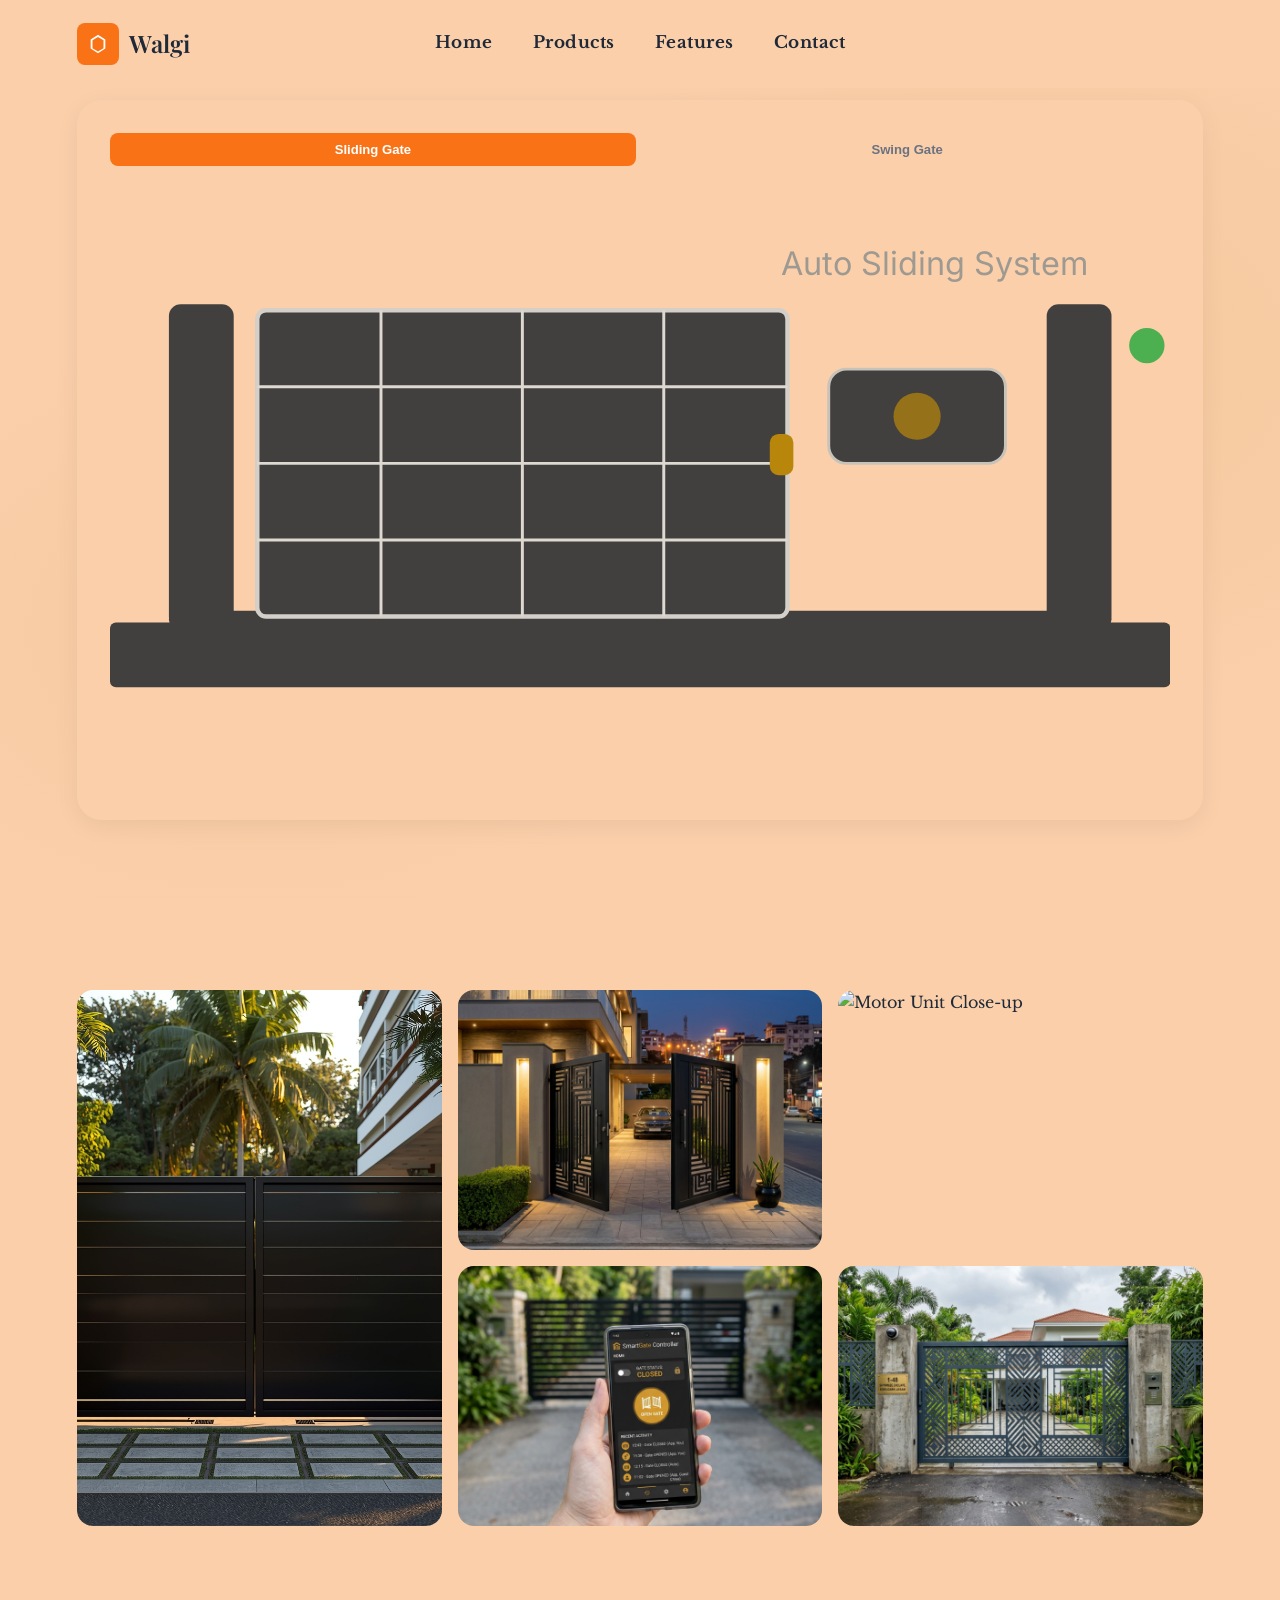
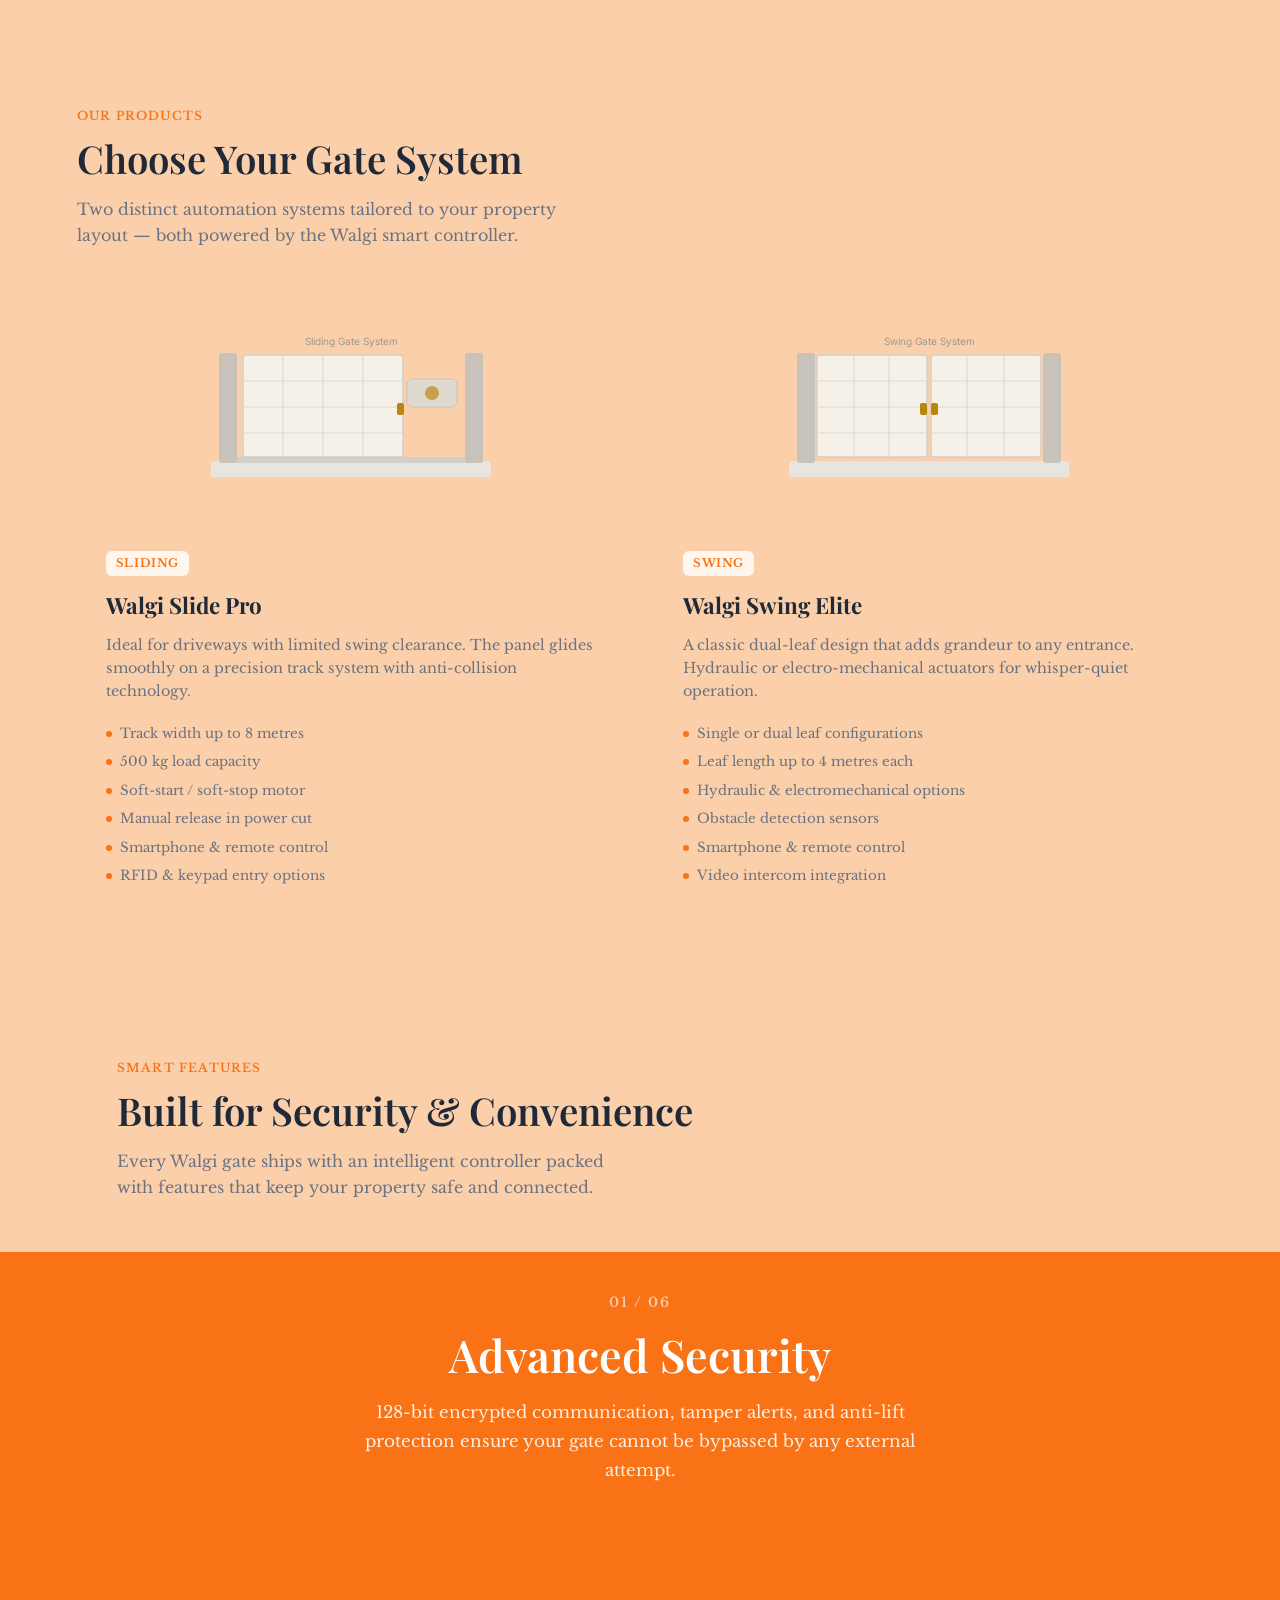
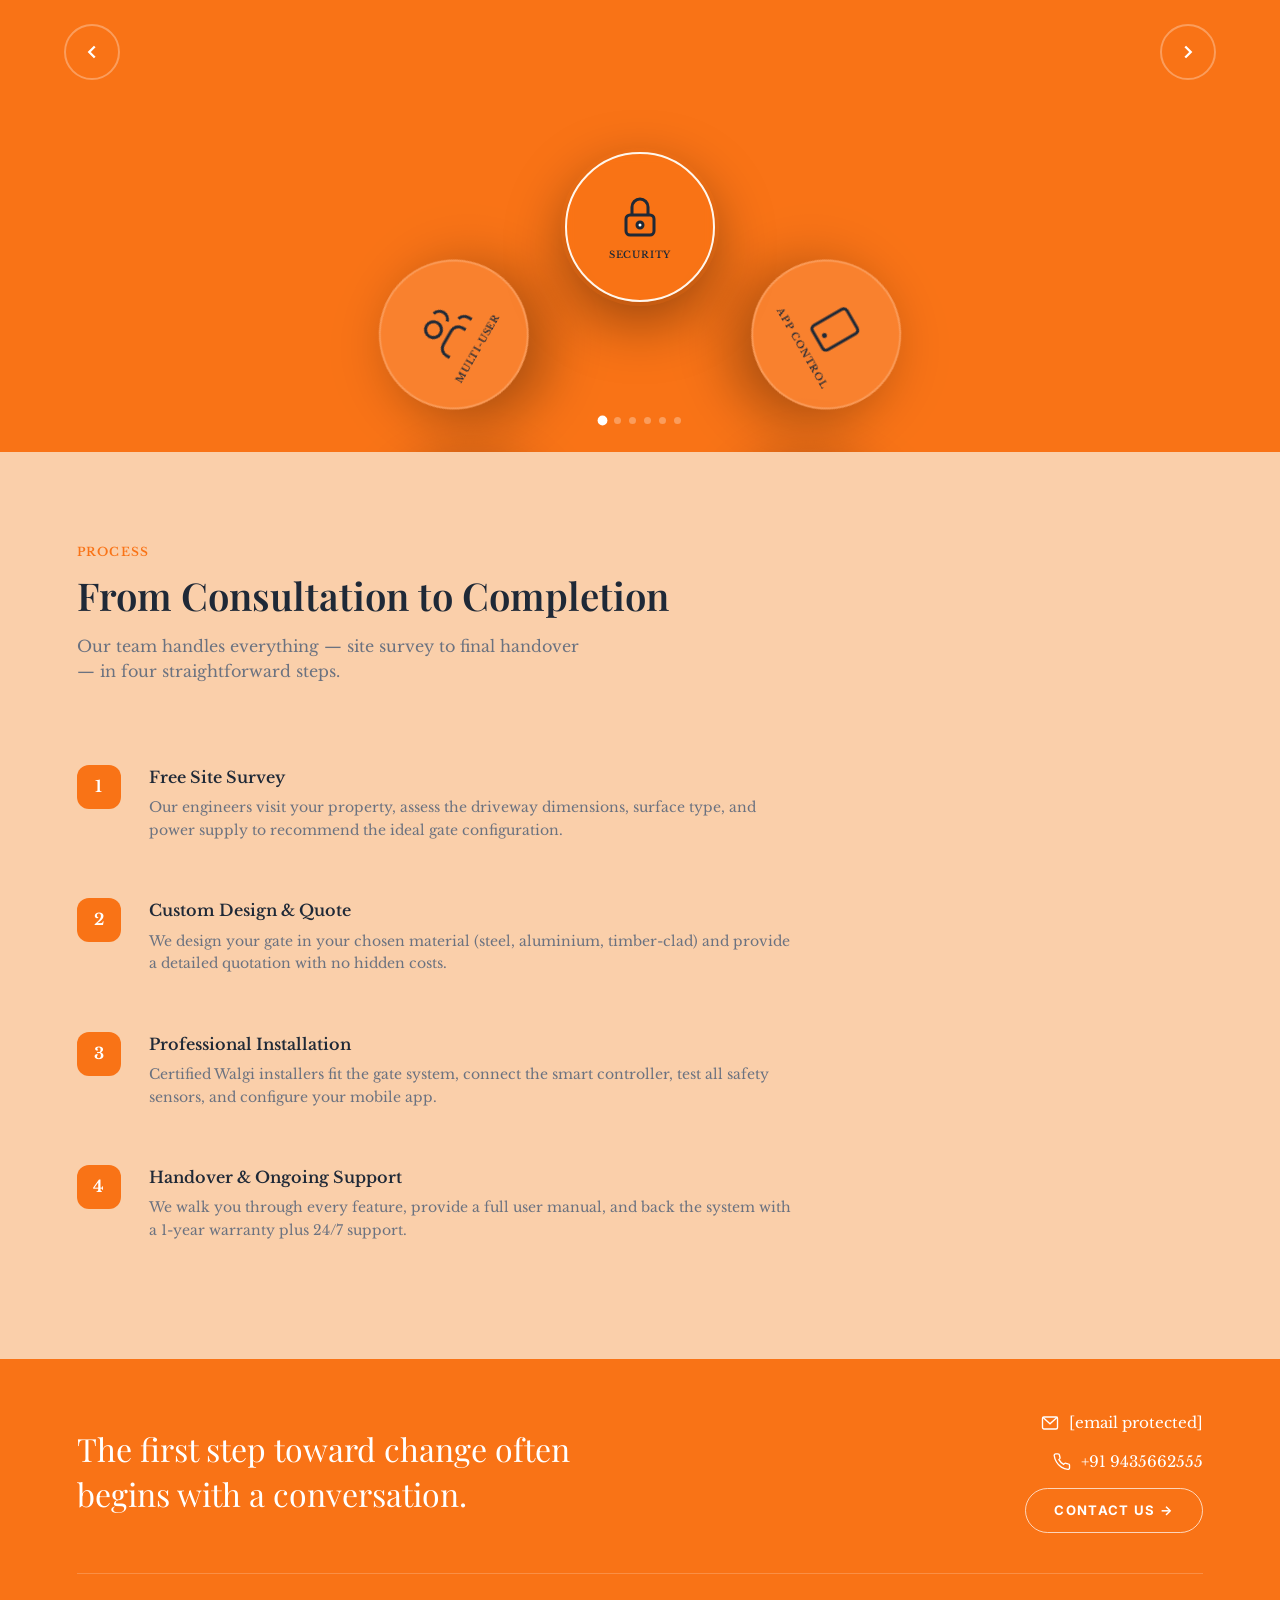
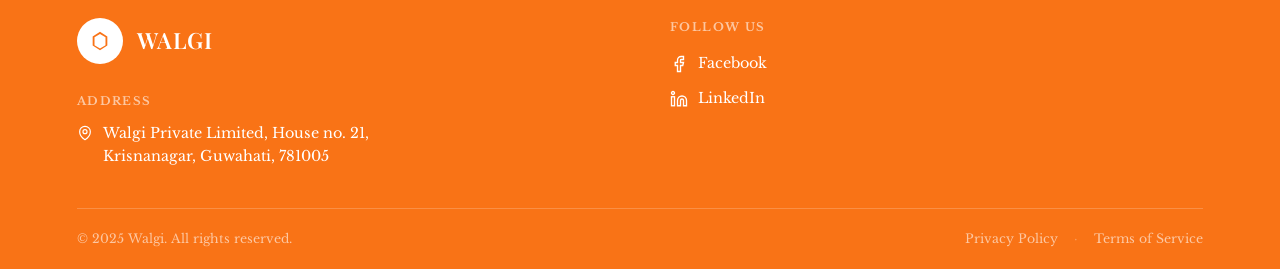
==== index.html @ c9292595 "first comit" ====
<!DOCTYPE html>
<html lang="en">
<head>
<meta charset="UTF-8" />
<meta name="viewport" content="width=device-width, initial-scale=1.0" />
<title>Walgi Smart Gate System</title>
<link href="https://fonts.googleapis.com/css2?family=Inter:wght@300;400;500;600;700&family=Playfair+Display:wght@400;600&family=Libre+Baskerville:wght@400;700&display=swap" rel="stylesheet" />
<style>
  *, *::before, *::after { box-sizing: border-box; margin: 0; padding: 0; }

  :root {
  --bg:        #facfaa;
  --surface:   #facfaa;
  --border:    #facfaa;

  --text:      #1F2937;
  --subtext:   #6B7280;
  --muted:     #9CA3AF;

  --accent:    #F97316;
  --accent-lt: #FFF7ED;

  --radius:    14px;
  --shadow:    0 6px 25px rgba(0,0,0,0.06);
}

  html { scroll-behavior: smooth; }

  @supports (padding-bottom: env(safe-area-inset-bottom)) {
    .mobile-nav { padding-bottom: calc(28px + env(safe-area-inset-bottom)); }
  }

  body {
    font-family: 'Libre Baskerville', serif;
    background: var(--bg);
    color: var(--text);
    line-height: 1.6;
  }

  /* ── NAV ── */
  nav {
    position: fixed;
    top: 0; left: 0; right: 0;
    z-index: 100;
    display: flex;
    align-items: center;
    padding: 0 6vw;
    height: 88px;
    background: var(--surface);
    backdrop-filter: blur(14px);
    border-bottom: 1px solid var(--border);
  }
  .logo {
    display: flex; align-items: center; gap: 0;
    text-decoration: none;
    flex: 1;
  }
  .logo-img {
    height: 52px;
    width: auto;
    display: block;
    object-fit: contain;
  }
  /* Fallback shown when no real image is supplied */
  .logo-img-fallback {
    display: flex; align-items: center; gap: 10px;
    font-family: 'Playfair Display', serif;
    font-size: 1.5rem; font-weight: 600; color: var(--text);
  }
  .logo-icon {
    width: 42px; height: 42px;
    background: var(--accent);
    border-radius: 8px;
    display: grid; place-items: center;
  }
  .logo-icon svg { width: 22px; height: 22px; fill: #fff; }

  .nav-links {
    display: flex;
    gap: 40px;
    list-style: none;
    position: absolute;
    left: 50%;
    transform: translate(-50%);
  }
  .nav-links a {
    font-size: 1.05rem; font-weight: 700;
    letter-spacing: 0.5px;
    color: var(--text); text-decoration: none;
    transition: color .2s;
    position: relative;
  }
  .nav-links a:hover { color: var(--accent); }
  .nav-links a::after {
    content: "";
    position: absolute;
    left: 0; bottom: -6px;
    width: 0%; height: 2px;
    background: var(--accent);
    transition: width 0.3s ease;
  }
  .nav-links a:hover::after { width: 100%; }


  /* ── HERO ── */
  .hero {
    min-height: 100vh;
    width: 100%;
    display: flex; flex-direction: column; justify-content: center;
    padding: 100px 6vw 80px;
    position: relative; overflow: hidden;
  }
  .hero-bg {
    position: absolute; inset: 0; z-index: 0;
    background:
      radial-gradient(ellipse 60% 60% at 80% 40%, rgba(184,134,11,.08) 0%, transparent 70%),
      radial-gradient(ellipse 50% 50% at 20% 70%, rgba(184,134,11,.05) 0%, transparent 70%);
  }
  .hero-grid {
    position: relative; z-index: 1;
    display: flex;
    align-items: center; justify-content: center;
    max-width: cover; margin: 0 auto; width: 100%;
  }

  /* ── GATE VISUAL ── */
  .hero-visual {
    display: flex; justify-content: center; align-items: center;
    width: 100%;
  }
  .gate-showcase {
    width: 100%;
    height: clamp(360px, 80vh, 100vh);
    background: var(--surface);
    border-radius: 24px;
    border: 1px solid var(--border);
    box-shadow: var(--shadow);
    padding: 32px;
    position: relative;
  }
  .gate-tabs {
    display: flex; gap: 8px; margin-bottom: 24px;
  }
  .gate-tab {
    flex: 1; padding: 9px; border-radius: 8px; border: none;
    font-size: .82rem; font-weight: 600; cursor: pointer;
    transition: all .25s;
  }
  .gate-tab.active { background: var(--accent); color: #fff; }
  .gate-tab:not(.active) { background: var(--bg); color: var(--subtext); }

  .gate-anim { height: 80%; position: relative; overflow: hidden; margin-bottom: 20px; perspective: 1000px; }
  #sliding-scene, #swing-scene { width: 100%; height: 100%;}

  .gate-meta { display: flex; gap: 10px; flex-wrap: wrap; }
  .gate-badge {
    display: flex; align-items: center; gap: 6px;
    background: var(--bg); border-radius: 8px;
    padding: 6px 12px; font-size: .78rem; color: var(--subtext);
  }
  .gate-badge-dot { width: 7px; height: 7px; border-radius: 50%; background: #4CAF50; }

  /* ── GATE ANIMATIONS ── */
  @keyframes slideOpen {
    0%   { transform: translateX(0); }
    40%  { transform: translateX(-54px); }
    60%  { transform: translateX(-54px); }
    100% { transform: translateX(0); }
  }
  @keyframes swingOpen {
    0%   { transform-origin: left center; transform: rotateY(0deg); }
    40%  { transform-origin: left center; transform: rotateY(-60deg); }
    60%  { transform-origin: left center; transform: rotateY(-60deg); }
    100% { transform-origin: left center; transform: rotateY(0deg); }
  }
  .sliding-panel { animation: slideOpen 3.6s ease-in-out infinite; }
  .swing-panel   { animation: swingOpen 3.6s ease-in-out infinite; }

  /* ── HAMBURGER ── */
  .nav-hamburger {
    display: none;
    flex-direction: column; justify-content: center; align-items: center;
    gap: 5px;
    width: 40px; height: 40px;
    background: none; border: none; cursor: pointer;
    padding: 4px; border-radius: 8px;
    transition: background .2s;
    z-index: 200;
  }
  .nav-hamburger:hover { background: var(--accent-lt); }
  .nav-hamburger span {
    display: block; width: 22px; height: 2px;
    background: var(--text); border-radius: 2px;
    transition: transform .3s, opacity .3s;
  }
  .nav-hamburger.open span:nth-child(1) { transform: translateY(7px) rotate(45deg); }
  .nav-hamburger.open span:nth-child(2) { opacity: 0; }
  .nav-hamburger.open span:nth-child(3) { transform: translateY(-7px) rotate(-45deg); }

  /* ── MOBILE NAV DRAWER ── */
  .mobile-nav {
    display: none;
    position: fixed; top: 88px; left: 0; right: 0;
    background: var(--surface);
    backdrop-filter: blur(16px);
    border-bottom: 1px solid var(--border);
    padding: 20px 6vw 28px;
    z-index: 99;
    flex-direction: column; gap: 4px;
    transform: translateY(-10px); opacity: 0;
    transition: transform .25s, opacity .25s;
  }
  .mobile-nav.open { transform: translateY(0); opacity: 1; }
  .mobile-nav a {
    display: block; padding: 13px 16px;
    font-size: 1rem; font-weight: 500;
    color: var(--text); text-decoration: none;
    border-radius: 10px; transition: background .2s, color .2s;
  }
  .mobile-nav a:hover { background: var(--accent-lt); color: var(--accent); }
  .mobile-nav .mobile-cta {
    display: block; margin-top: 10px; text-align: center;
    background: var(--accent); color: #fff;
    border-radius: 10px; padding: 14px; font-weight: 600;
  }

  /* ── SECTION SHARED ── */
  section { padding: 90px 6vw; }
  .section-inner { max-width: 1200px; margin: 0 auto; }
  .section-label {
    font-size: .75rem; font-weight: 600; letter-spacing: .1em;
    text-transform: uppercase; color: var(--accent);
    margin-bottom: 10px;
  }
  h2 {
    font-family: 'Playfair Display', serif;
    font-size: clamp(1.8rem, 3vw, 2.6rem);
    font-weight: 600; line-height: 1.2;
    color: var(--text); margin-bottom: 16px;
  }
  .section-sub {
    font-size: 1rem; color: var(--subtext); max-width: 520px; margin-bottom: 52px;
  }

  /* ── PRODUCTS ── */
  #products { background: var(--bg); }
  .products-grid { display: grid; grid-template-columns: 1fr 1fr; gap: 28px; }
  .product-card {
    background: var(--surface);
    border: 1px solid var(--border);
    border-radius: var(--radius);
    overflow: hidden;
    transition: box-shadow .3s, transform .3s;
  }
  .product-card:hover { box-shadow: 0 12px 40px rgba(0,0,0,.1); transform: translateY(-4px); }
  .product-visual {
    height: 220px; background: var(--bg);
    display: flex; align-items: center; justify-content: center;
    border-bottom: 1px solid var(--border);
    padding: 24px;
  }
  .product-visual svg { width: 100%; max-width: 280px; height: 160px; }
  .product-body { padding: 28px; }
  .product-badge {
    display: inline-block;
    background: var(--accent-lt); color: var(--accent);
    border-radius: 6px; padding: 3px 10px;
    font-size: .72rem; font-weight: 700; letter-spacing: .05em; text-transform: uppercase;
    margin-bottom: 12px;
  }
  .product-body h3 { font-family: 'Playfair Display', serif; font-size: 1.4rem; margin-bottom: 10px; }
  .product-body p { font-size: .9rem; color: var(--subtext); margin-bottom: 20px; }
  .product-features { list-style: none; display: flex; flex-direction: column; gap: 7px; }
  .product-features li {
    font-size: .84rem; color: var(--subtext);
    display: flex; align-items: center; gap: 8px;
  }
  .product-features li::before {
    content: ''; width: 6px; height: 6px; border-radius: 50%;
    background: var(--accent); flex-shrink: 0;
  }

  /* ── FEATURES — ROTATING CIRCLE CAROUSEL ── */
  #features { background: var(--surface); padding: 0 !important; overflow: hidden; }
  .feat-slider {
    width: 100%; height: 800px;
    position: relative; display: flex; align-items: center;
    background: var(--accent);
    overflow: hidden;
  }
  .feat-slider::before, .feat-slider::after { display: none; }
  .feat-header { padding: 52px 6vw 0; max-width: 1200px; margin: 0 auto; }
  .feat-list { width: 100%; height: 100%; position: relative; z-index: 2; }
  @keyframes featPopOut {
    0%   { opacity: 0; transform: scale(0.82) translateY(18px); }
    60%  { opacity: 1; transform: scale(1.04) translateY(-4px); }
    100% { opacity: 1; transform: scale(1) translateY(0); }
  }
  .feat-list .feat-item {
    position: absolute; inset: 0;
    display: flex; justify-content: center; align-items: flex-start;
    padding: 40px 8vw 0; opacity: 0; transition: opacity 0.7s ease; pointer-events: none;
  }
  .feat-list .feat-item.active {
    opacity: 1; pointer-events: auto;
    animation: featPopOut 0.55s cubic-bezier(0.22, 1, 0.36, 1) both;
  }
  .feat-content { width: 560px; text-align: center; color: #fff; }
  .feat-content .feat-num-label {
    font-size: .85rem; font-weight: 600; letter-spacing: .14em;
    text-transform: uppercase; color: rgba(255,255,255,.65); margin-bottom: 14px;
  }
  .feat-content h3 {
    font-family: 'Playfair Display', serif;
    font-size: clamp(2rem, 3.5vw, 3rem); font-weight: 600;
    color: #fff; margin-bottom: 16px; line-height: 1.2;
  }
  .feat-content p { font-size: 1.05rem; color: rgba(255,255,255,.88); line-height: 1.75; font-weight: 300; }
  .feat-content .feat-btn {
    margin-top: 24px; display: inline-block;
    padding: 11px 32px; background: #fff; color: var(--accent);
    border: none; border-radius: 50px; font-size: .85rem; font-weight: 600;
    cursor: pointer; transition: opacity .2s, transform .2s;
    font-family: 'Libre Baskerville', serif;
  }
  .feat-content .feat-btn:hover { opacity: .85; transform: translateY(-2px); }
  /* DESKTOP: circle anchored half-off bottom edge; JS sets --rotate var */
  .feat-circle {
    position: absolute; width: 580px; height: 580px;
    bottom: -280px; left: 50%;
    --rotate: 0deg;
    transform: translateX(-50%) rotate(var(--rotate));
    transition: transform 1.4s cubic-bezier(0.5, 0, 0.1, 1);
    z-index: 5; pointer-events: none;
  }
  .feat-circle .fc-spoke .fc-icon-card { pointer-events: auto; cursor: pointer; }
  .feat-circle .fc-spoke {
    position: absolute; width: 100%; height: 100%;
    transform: rotate(calc(var(--i) * 60deg));
  }
  .feat-circle .fc-spoke .fc-icon-card {
    position: absolute; top: 0; left: 50%;
    transform: translateX(-50%) rotate(var(--card-rotate, 0deg));
    width: 150px; height: 150px; border-radius: 50%;
    background: rgba(255,255,255,.1); backdrop-filter: blur(6px);
    border: 2px solid rgba(255,255,255,.2);
    display: flex; flex-direction: column; align-items: center; justify-content: center;
    gap: 8px; box-shadow: 0 20px 60px rgba(0,0,0,.35);
  }
  .feat-circle .fc-spoke .fc-icon-card svg { width: 48px; height: 48px; stroke: var(--text); fill: none; stroke-width: 1.5; }
  .feat-circle .fc-spoke .fc-icon-card span {
    font-size: .6rem; font-weight: 600; letter-spacing: .08em;
    text-transform: uppercase; color: var(--sut);
    text-align: center; line-height: 1.3; padding: 0 8px;
  }
  .feat-circle .fc-spoke.fc-active .fc-icon-card {
    background: color-mix(in srgb, var(--accent) 35%, transparent);
    border-color: var(--accent-lt);
    box-shadow: 0 0 0 4px color-mix(in srgb, var(--accent) 20%, transparent), 0 20px 60px rgba(0,0,0,.4);
  }
  .feat-arrow { position: absolute; top: 50%; transform: translateY(-50%); z-index: 10; }
  .feat-arrow.feat-arrow--next { right: 5%; }
  .feat-arrow.feat-arrow--prev { left: 5%; }
  .feat-arrow button {
    background: none; border: 2px solid rgba(255,255,255,.3); color: #fff;
    width: 56px; height: 56px; border-radius: 50%;
    cursor: pointer; transition: .3s; display: grid; place-items: center;
  }
  .feat-arrow button:hover { border-color: var(--accent); color: var(--accent); background: color-mix(in srgb, var(--accent) 10%, transparent); }
  .feat-arrow button svg { width: 22px; height: 22px; stroke: currentColor; fill: none; stroke-width: 2.5; }
  .feat-dots {
    position: absolute; bottom: 28px; left: 50%; transform: translateX(-50%);
    display: flex; gap: 8px; z-index: 10;
  }
  .feat-dot {
    width: 7px; height: 7px; border-radius: 50%;
    background: rgba(255,255,255,.3); border: none; cursor: pointer;
    transition: background .3s, transform .3s; padding: 0;
  }
  .feat-dot.active { background: #fff; transform: scale(1.4); }

  /* ── HOW IT WORKS ── */
  #how { background: var(--bg); }
  .steps { display: flex; flex-direction: column; gap: 0; max-width: 720px; }
  .step { display: flex; gap: 28px; align-items: flex-start; padding: 28px 0; border-bottom: 1px solid var(--border); }
  .step:last-child { border-bottom: none; }
  .step-num {
    width: 44px; height: 44px; border-radius: 12px;
    background: var(--accent); color: #fff;
    font-weight: 700; font-size: 1rem;
    display: grid; place-items: center; flex-shrink: 0;
  }
  .step-body h3 { font-size: 1rem; font-weight: 600; margin-bottom: 6px; }
  .step-body p { font-size: .875rem; color: var(--subtext); }

  /* ── TESTIMONIALS ── */
  #testimonials { background: var(--surface); }
  .testimonials-grid { display: grid; grid-template-columns: repeat(3,1fr); gap: 24px; }
  .tcard { background: var(--bg); border: 1px solid var(--border); border-radius: var(--radius); padding: 28px; }
  .tcard-stars { color: var(--accent); font-size: 1rem; margin-bottom: 14px; }
  .tcard p { font-size: .9rem; color: var(--subtext); line-height: 1.7; margin-bottom: 20px; }
  .tcard-author { display: flex; align-items: center; gap: 12px; }
  .tcard-avatar {
    width: 40px; height: 40px; border-radius: 50%;
    background: var(--accent-lt); display: grid; place-items: center;
    font-size: .85rem; font-weight: 700; color: var(--accent);
  }
  .tcard-name { font-size: .88rem; font-weight: 600; }
  .tcard-role { font-size: .78rem; color: var(--muted); }

  /* ── CONTACT ── */
  #contact { background: var(--bg); }
  .contact-grid { display: grid; grid-template-columns: 1fr 1fr; gap: 60px; align-items: start; }
  .contact-info h2 { margin-bottom: 14px; }
  .contact-info p { color: var(--subtext); margin-bottom: 32px; }
  .contact-detail { display: flex; align-items: center; gap: 14px; margin-bottom: 18px; }
  .contact-icon {
    width: 42px; height: 42px; border-radius: 10px;
    background: var(--accent-lt); display: grid; place-items: center; flex-shrink: 0;
  }
  .contact-icon svg { width: 18px; height: 18px; stroke: var(--accent); fill: none; stroke-width: 1.8; }
  .contact-detail-body { font-size: .875rem; }
  .contact-detail-body strong { display: block; color: var(--text); font-weight: 600; }
  .contact-detail-body span { color: var(--subtext); }
  .contact-form { background: var(--surface); border: 1px solid var(--border); border-radius: var(--radius); padding: 36px; }
  .form-group { margin-bottom: 18px; }
  .form-group label { display: block; font-size: .8rem; font-weight: 600; color: var(--subtext); margin-bottom: 7px; }
  .form-group input, .form-group select, .form-group textarea {
    width: 100%; padding: 11px 14px;
    background: var(--bg); border: 1.5px solid var(--border);
    border-radius: 9px; font-size: .875rem; color: var(--text);
    font-family: 'Inter', sans-serif; transition: border-color .2s; outline: none;
  }
  .form-group input:focus, .form-group select:focus, .form-group textarea:focus { border-color: var(--accent); }
  .form-group textarea { height: 110px; resize: vertical; }
  .form-row { display: grid; grid-template-columns: 1fr 1fr; gap: 14px; }
  .btn-primary {
    background: var(--accent); color: #fff; border: none; border-radius: 10px;
    padding: 14px 30px; font-size: .9rem; font-weight: 600;
    cursor: pointer; transition: opacity .2s; text-decoration: none; font-family: 'Libre Baskerville', serif;
  }
  .btn-primary:hover { opacity: .85; }

  /* ── FOOTER ── */
  footer { background: var(--accent); color: #fff; padding: 0 6vw; }
  .footer-inner { max-width: 1200px; margin: 0 auto; }

  /* Top CTA band */
  .footer-cta {
    display: flex; align-items: center; justify-content: space-between;
    padding: 52px 0 40px; border-bottom: 1px solid rgba(255,255,255,.2);
    gap: 24px; flex-wrap: wrap;
  }
  .footer-cta-text {
    font-family: 'Playfair Display', serif;
    font-size: clamp(1.4rem, 3vw, 2rem); font-weight: 400;
    color: #fff; max-width: 520px; line-height: 1.4;
  }
  .footer-cta-right { display: flex; flex-direction: column; align-items: flex-end; gap: 14px; }
  .footer-contact-item {
    display: flex; align-items: center; gap: 10px;
    font-size: .95rem; color: #fff; text-decoration: none;
  }
  .footer-contact-item svg { width: 18px; height: 18px; stroke: #fff; fill: none; stroke-width: 1.8; flex-shrink: 0; }
  .footer-contact-btn {
    display: inline-flex; align-items: center; gap: 8px;
    border: 1.5px solid rgba(255,255,255,.7); border-radius: 50px;
    padding: 11px 28px; font-size: .82rem; font-weight: 700;
    letter-spacing: .1em; text-transform: uppercase;
    color: #fff; text-decoration: none; transition: background .2s, border-color .2s;
    font-family: 'Inter', sans-serif;
  }
  .footer-contact-btn:hover { background: rgba(255,255,255,.15); border-color: #fff; }

  /* Middle brand + info band */
  .footer-mid {
    display: grid; grid-template-columns: 1fr 1fr; gap: 60px;
    padding: 44px 0 40px; border-bottom: 1px solid rgba(255,255,255,.2);
    align-items: start;
  }
  .footer-logo-row { display: flex; align-items: center; gap: 14px; margin-bottom: 28px; }
  .footer-logo-icon {
    width: 46px; height: 46px; border-radius: 50%;
    background: #fff; display: grid; place-items: center; flex-shrink: 0;
  }
  .footer-logo-icon svg { width: 22px; height: 22px; fill: var(--accent); }
  .footer-logo-name {
    font-family: 'Playfair Display', serif;
    font-size: 1.4rem; font-weight: 600; color: #fff; letter-spacing: .02em;
  }
  .footer-address-label {
    font-size: .72rem; font-weight: 700; letter-spacing: .12em;
    text-transform: uppercase; color: rgba(255,255,255,.6); margin-bottom: 12px;
  }
  .footer-address-row { display: flex; align-items: flex-start; gap: 10px; color: #fff; font-size: .9rem; line-height: 1.6; }
  .footer-address-row svg { width: 16px; height: 16px; stroke: #fff; fill: none; stroke-width: 1.8; flex-shrink: 0; margin-top: 3px; }

  .footer-follow-label {
    font-size: .72rem; font-weight: 700; letter-spacing: .12em;
    text-transform: uppercase; color: rgba(255,255,255,.6); margin-bottom: 16px;
  }
  .footer-social-list { list-style: none; display: flex; flex-direction: column; gap: 12px; }
  .footer-social-list a {
    display: flex; align-items: center; gap: 10px;
    color: #fff; text-decoration: none; font-size: .9rem;
    transition: opacity .2s;
  }
  .footer-social-list a:hover { opacity: .75; }
  .footer-social-list svg { width: 18px; height: 18px; stroke: #fff; fill: none; stroke-width: 1.8; }

  /* Bottom bar */
  .footer-bottom {
    padding: 20px 0; display: flex;
    justify-content: space-between; align-items: center;
    font-size: .78rem; color: rgba(255,255,255,.6);
    flex-wrap: wrap; gap: 10px;
  }
  .footer-bottom-links { display: flex; align-items: center; gap: 16px; }
  .footer-bottom-links a { color: rgba(255,255,255,.6); text-decoration: none; transition: color .2s; }
  .footer-bottom-links a:hover { color: #fff; }
  .footer-bottom-links span { color: rgba(255,255,255,.3); }

  /* ── RESPONSIVE ── */
  @media (max-width: 900px) {
    .gate-showcase { max-width: 100%; }
    .products-grid { grid-template-columns: 1fr; }
    .testimonials-grid { grid-template-columns: 1fr; }
    .contact-grid { grid-template-columns: 1fr; gap: 36px; }
    .footer-cta { flex-direction: column; align-items: flex-start; }
    .footer-cta-right { align-items: flex-start; }
    .footer-mid { grid-template-columns: 1fr; gap: 32px; }
    .feat-slider { height: 520px; }
    .feat-circle { width: 440px; height: 440px; }
    .feat-circle .fc-spoke .fc-icon-card { width: 110px; height: 110px; }
    .feat-circle .fc-spoke .fc-icon-card svg { width: 38px; height: 38px; }
    .feat-content { width: 260px; }
  }
  @media (max-width: 600px) {
    .nav-links { display: none; }
    .nav-cta { display: none; }
    .nav-hamburger { display: flex; }
    nav { height: 64px; }
    .mobile-nav { top: 64px; }
    .mobile-nav.open { display: flex; }
    .logo-img { height: 40px; }

    /* Hero */
    .hero { padding: 100px 5vw 40px; min-height: unset; }
    .gate-showcase { padding: 16px; height: auto; }
    .gate-anim { height: 160px; margin-bottom: 12px; }
    .gate-tabs { margin-bottom: 12px; }
    .gate-meta { gap: 6px; }
    .gate-badge { font-size: .7rem; padding: 5px 9px; }

    section { padding: 56px 5vw; }
    h2 { font-size: 1.7rem; }
    .section-sub { margin-bottom: 32px; }
    .product-visual { height: 180px; }
    .step { gap: 16px; padding: 20px 0; }
    .step-num { width: 36px; height: 36px; font-size: .9rem; border-radius: 10px; }
    .contact-form { padding: 22px; }
    .form-row { grid-template-columns: 1fr; }
    footer { padding: 0 5vw; }
    .footer-cta { padding: 36px 0 28px; }
    .footer-cta-text { font-size: 1.2rem; }
    .footer-bottom { flex-direction: column; gap: 8px; text-align: center; }
    .tcard { padding: 20px; }

    /* ══ FEATURES — MOBILE ONLY ══════════════════════════════════ */
    .feat-slider {
      height: 430px;
      min-height: unset;
      flex-direction: column;
      align-items: center;
      background: var(--accent);   /* single solid orange — no split */
      overflow: hidden;
      padding-bottom: 80px;
    }
    .feat-slider::before, .feat-slider::after { display: none; }

    /* Content panel — also orange */
    .feat-list {
      background: transparent;
      position: relative;
      width: 100%;
      min-height: 220px;
      flex: unset;
      order: 1; /* text FIRST (top) */
    }

    /* Circle — in-flow at bottom */
    .feat-circle {
      order: 2; /* circle SECOND (bottom) */
      position: relative;
      top: auto; left: auto;
      --rotate: 0deg;
      transform: rotate(var(--rotate));
      width: 300px; height: 300px;
      margin: 8px auto 24px;
      flex-shrink: 0;
      z-index: 5;
      transition: transform 1.4s cubic-bezier(0.5, 0, 0.1, 1);
      pointer-events: none;
    }

    /* Icon cards — counter-rotate so text always stays upright */
    .feat-circle .fc-spoke .fc-icon-card {
      width: 80px; height: 80px;
      background: rgba(255,255,255,.18);
      backdrop-filter: blur(6px);
      border: 2px solid rgba(255,255,255,.45);
      box-shadow: 0 6px 20px rgba(0,0,0,.2);
      pointer-events: auto;
      /* negate spoke angle AND circle rotation so label stays upright */
      --card-rotate: calc((var(--i) * -60deg) - var(--circle-rotate, 0deg));
      transition: transform 1.4s cubic-bezier(0.5, 0, 0.1, 1), background 0.3s, border-color 0.3s, box-shadow 0.3s;
    }
    .feat-circle .fc-spoke .fc-icon-card svg {
      width: 26px; height: 26px;
      stroke: #fff; fill: none;
    }
    .feat-circle .fc-spoke .fc-icon-card span {
      font-size: .48rem;
      letter-spacing: .06em;
      color: #fff;
      text-align: center;
      line-height: 1.3;
    }

    /* Active spoke */
    .feat-circle .fc-spoke.fc-active .fc-icon-card {
      background: rgba(255,255,255,.95);
      border-color: #fff;
      box-shadow: 0 0 0 3px rgba(255,255,255,.3), 0 10px 28px rgba(0,0,0,.25);
    }
    .feat-circle .fc-spoke.fc-active .fc-icon-card svg { stroke: var(--accent); }
    .feat-circle .fc-spoke.fc-active .fc-icon-card span { color: var(--accent); }

    /* Central hub ring */
    .feat-circle::after {
      display: none;
    }

    /* Feature text — white on orange */
    .feat-list .feat-item {
      position: absolute; inset: 0;
      display: flex;
      justify-content: center;
      align-items: flex-start;
      padding: 32px 8vw 0;
    }
    .feat-content {
      width: 100%;
      text-align: center;
    }
    .feat-content .feat-num-label {
      font-size: .78rem;
      letter-spacing: .12em;
      color: rgba(255,255,255,.65);
      margin-bottom: 8px;
    }
    .feat-content h3 {
      font-size: 1.55rem;
      color: #fff;
      margin-bottom: 10px;
    }
    .feat-content p {
      font-size: .95rem;
      color: rgba(255,255,255,.82);
      line-height: 1.65;
    }
    .feat-content .feat-btn {
      margin-top: 18px;
      padding: 10px 28px;
      font-size: .82rem;
      background: #fff;
      color: var(--accent);
    }

    /* Arrows */
    .feat-arrow {
      top: auto;
      bottom: 16px;
      transform: none;
      z-index: 20;
    }
    .feat-arrow.feat-arrow--next { right: 4%; }
    .feat-arrow.feat-arrow--prev { left: 4%; }
    .feat-arrow button {
      width: 44px; height: 44px;
      border-color: rgba(255,255,255,.4);
      color: #fff;
      background: rgba(255,255,255,.1);
    }
    .feat-arrow button:hover { border-color: #fff; background: rgba(255,255,255,.2); }

    /* Dots */
    .feat-dots {
      position: absolute;
      bottom: 16px;
      left: 50%;
      transform: translateX(-50%);
      display: flex;
      justify-content: center;
      gap: 8px;
      background: transparent;
      width: 100%;
      z-index: 10;
    }
    .feat-dot { background: rgba(255,255,255,.35); }
    .feat-dot.active { background: #fff; }
    /* ══ END FEATURES MOBILE ══════════════════════════════════════ */
  }
  @media (max-width: 380px) {
    .gate-tab { font-size: .75rem; padding: 8px 4px; }
    h2 { font-size: 1.5rem; }
    .feat-circle { width: 260px; height: 260px; }
    .feat-circle .fc-spoke .fc-icon-card { width: 68px; height: 68px; }
  }

  /* ── GALLERY ── */
  .gallery-section { background: var(--bg); }
  .gallery-grid {
    display: grid;
    grid-template-columns: 1fr 1fr 1fr;
    grid-template-rows: 260px 260px;
    gap: 16px;
  }
  .gallery-tile {
    border-radius: 16px;
    overflow: hidden;
    background: var(--border);
    position: relative;
    transition: transform .3s, box-shadow .3s;
  }
  .gallery-tile:hover { transform: translateY(-4px); box-shadow: 0 12px 40px rgba(0,0,0,.1); }
  .gallery-tile--large {
    grid-column: 1;
    grid-row: 1 / 3;
  }
  .gallery-placeholder {
    position: absolute; inset: 0;
    display: flex; flex-direction: column;
    align-items: center; justify-content: center;
    gap: 14px;
    background: linear-gradient(135deg, var(--border) 0%, #D4CFC8 100%);
  }
  .gallery-placeholder span {
    font-size: .78rem; color: var(--subtext);
    font-family: 'Libre Baskerville', serif;
    text-align: center; padding: 0 16px;
    line-height: 1.5;
  }
  /* When real images are used */
  .gallery-tile img {
    width: 100%; height: 100%; object-fit: cover; display: block;
  }
  @media (max-width: 900px) {
    .gallery-grid {
      grid-template-columns: 1fr 1fr;
      grid-template-rows: 220px 220px 220px;
    }
    .gallery-tile--large { grid-column: 1 / 3; grid-row: 1; }
  }
  @media (max-width: 600px) {
    .gallery-grid {
      grid-template-columns: 1fr;
      grid-template-rows: auto;
    }
    .gallery-tile { min-height: 200px; }
    .gallery-tile--large { grid-column: 1; grid-row: auto; }
  }
</style>
</head>
<body>

<!-- NAV -->
<nav>
  <a class="logo" href="#">
    <!-- Replace the src below with your actual logo image path, e.g. src="images/walgi-logo.png" -->
    <img
      class="logo-img"
      src="images/walgi-logo.png"
      alt="Walgi Smart Gate Systems"
      onerror="this.style.display='none'; this.nextElementSibling.style.display='flex';"
    />
    <!-- Fallback: shown automatically if the image path above doesn't exist yet -->
    <span class="logo-img-fallback" style="display:none;">
      <span class="logo-icon">
        <svg viewBox="0 0 24 24"><path d="M12 2L4 7v10l8 5 8-5V7L12 2zm0 2.3l6 3.7v8.6l-6 3.7-6-3.7V8z"/></svg>
      </span>
      Walgi
    </span>
  </a>
  <ul class="nav-links">
    <li><a href="#">Home</a></li>
    <li><a href="#products">Products</a></li>
    <li><a href="#features">Features</a></li>
    <li><a href="#">Contact</a></li>
  </ul>
  <button class="nav-hamburger" id="hamburger" onclick="toggleMenu()" aria-label="Toggle menu">
    <span></span>
    <span></span>
    <span></span>
  </button>
</nav>

<!-- MOBILE NAV DRAWER -->
<div class="mobile-nav" id="mobileNav">
  <a href="#" onclick="closeMenu()">Home</a>
  <a href="#" onclick="closeMenu()">Products</a>
  <a href="#" onclick="closeMenu()">Features</a>
  <a href="#" onclick="closeMenu()">Contact</a>
  <a class="mobile-cta" href="#" onclick="closeMenu()">Get a Quote</a>
</div>

<!-- HERO -->
<section class="hero">
  <div class="hero-bg"></div>
  <div class="hero-grid">

    <!-- Gate animation -->
    <div class="hero-visual">
      <div class="gate-showcase">
        <div class="gate-tabs">
          <button class="gate-tab active" onclick="switchTab('sliding',this)">Sliding Gate</button>
          <button class="gate-tab" onclick="switchTab('swing',this)">Swing Gate</button>
        </div>

        <div class="gate-anim">

          <!-- Sliding Gate Scene -->
          <svg id="sliding-scene" viewBox="0 0 360 160" xmlns="http://www.w3.org/2000/svg">
            <!-- Ground -->
            <rect x="0" y="138" width="360" height="22" fill="#42403e" rx="2"/>
            <!-- Track -->
            <rect x="20" y="134" width="320" height="6" fill="#42403e" rx="3"/>
            <!-- Gate panel (slides left) -->
            <g class="sliding-panel">
              <rect x="50" y="32" width="180" height="104" fill="#42403e" stroke="#D4CFC8" stroke-width="1.5" rx="3"/>
              <line x1="50" y1="58" x2="230" y2="58" stroke="#DDD8D0" stroke-width="1"/>
              <line x1="50" y1="84" x2="230" y2="84" stroke="#DDD8D0" stroke-width="1"/>
              <line x1="50" y1="110" x2="230" y2="110" stroke="#DDD8D0" stroke-width="1"/>
              <line x1="92" y1="32" x2="92" y2="136" stroke="#DDD8D0" stroke-width="1"/>
              <line x1="140" y1="32" x2="140" y2="136" stroke="#DDD8D0" stroke-width="1"/>
              <line x1="188" y1="32" x2="188" y2="136" stroke="#DDD8D0" stroke-width="1"/>
              <rect x="224" y="74" width="8" height="14" fill="#B8860B" rx="3"/>
            </g>
            <!-- Left post -->
            <rect x="20" y="30" width="22" height="110" fill="#42403e" rx="4"/>
            <!-- Right post -->
            <rect x="318" y="30" width="22" height="110" fill="#42403e" rx="4"/>

            <!-- Motor unit -->
            <rect x="244" y="52" width="60" height="32" fill="#42403e" stroke="#C8C3BA" stroke-width="1" rx="6"/>
            <circle cx="274" cy="68" r="8" fill="#B8860B" opacity=".7"/>
            <!-- Status light -->
            <circle cx="352" cy="44" r="6" fill="#4CAF50"/>
            <text x="280" y="20" font-family="Inter,sans-serif" font-size="11" fill="#9E9991" text-anchor="middle">Auto Sliding System</text>
          </svg>

          <!-- Swing Gate Scene -->
          <svg id="swing-scene" viewBox="0 0 360 160" xmlns="http://www.w3.org/2000/svg" style="display:none">
            <!-- Ground -->
            <rect x="0" y="138" width="360" height="22" fill="#42403e" rx="2"/>
            <!-- Left swing panel -->
            <g class="swing-panel">
              <rect x="52" y="30" width="130" height="106" fill="#42403e" stroke="#D4CFC8" stroke-width="1.5" rx="3"/>
              <line x1="52" y1="57" x2="182" y2="57" stroke="#DDD8D0" stroke-width="1"/>
              <line x1="52" y1="83" x2="182" y2="83" stroke="#DDD8D0" stroke-width="1"/>
              <line x1="52" y1="110" x2="182" y2="110" stroke="#DDD8D0" stroke-width="1"/>
              <line x1="95" y1="30" x2="95" y2="136" stroke="#DDD8D0" stroke-width="1"/>
              <line x1="140" y1="30" x2="140" y2="136" stroke="#DDD8D0" stroke-width="1"/>
              <rect x="175" y="74" width="8" height="14" fill="#B8860B" rx="3"/>
            </g>
            <!-- Left post -->
            <rect x="30" y="28" width="22" height="112" fill="#42403e" rx="4"/>
            <!-- Right post -->
            <rect x="308" y="28" width="22" height="112" fill="#42403e" rx="4"/>

            <!-- Right swing panel (static) -->
            <rect x="184" y="30" width="124" height="106" fill="#42403e" stroke="#D4CFC8" stroke-width="1.5" rx="3"/>
            <line x1="184" y1="57" x2="308" y2="57" stroke="#DDD8D0" stroke-width="1"/>
            <line x1="184" y1="83" x2="308" y2="83" stroke="#DDD8D0" stroke-width="1"/>
            <line x1="184" y1="110" x2="308" y2="110" stroke="#DDD8D0" stroke-width="1"/>
            <line x1="222" y1="30" x2="222" y2="136" stroke="#DDD8D0" stroke-width="1"/>
            <line x1="263" y1="30" x2="263" y2="136" stroke="#DDD8D0" stroke-width="1"/>
            <rect x="177" y="74" width="8" height="14" fill="#B8860B" rx="3"/>
            <!-- Status light -->
            <circle cx="350" cy="42" r="6" fill="#4CAF50"/>
            <text x="180" y="20" font-family="Inter,sans-serif" font-size="11" fill="#9E9991" text-anchor="middle">Auto Swing System</text>
          </svg>

        </div><!-- /gate-anim -->
      </div><!-- /gate-showcase -->
    </div><!-- /hero-visual -->

  </div><!-- /hero-grid -->
</section>

<!-- IMAGE GALLERY -->
<section id="gallery" class="gallery-section">
  <div class="section-inner">
    <div class="gallery-grid">

      <!-- Large featured tile — replace src with your image path -->
      <div class="gallery-tile gallery-tile--large">
        <img src="images/new_image/lucid-origin_A_premium_black_powder-coated_steel_sliding_gate_at_the_entrance_of_a_modern_Ind-0.jpg" alt="Sliding Gate Installation — Featured">
      </div>

      <!-- Top centre — replace src with your image path -->
      <div class="gallery-tile">
        <img src="images/new_image/Swing_gate.png" alt="Swing Gate — Jorhat">
      </div>

      <!-- Top right — replace src with your image path -->
      <div class="gallery-tile">
        <img src="images/new_image/moto-gate.png" alt="Motor Unit Close-up">
      </div>

      <!-- Bottom centre — replace src with your image path -->
      <div class="gallery-tile">
        <img src="images/new_image/UI.png" alt="App Dashboard">
      </div>

      <!-- Bottom right — replace src with your image path -->
      <div class="gallery-tile">
        <img src="images/new_image/swing-gate.png" alt="Swing Gate — Dibrugarh">
      </div>

    </div>
  </div>
</section>

<!-- PRODUCTS -->
<section id="products">
  <div class="section-inner">
    <div class="section-label">Our Products</div>
    <h2>Choose Your Gate System</h2>
    <p class="section-sub">Two distinct automation systems tailored to your property layout — both powered by the Walgi smart controller.</p>
    <div class="products-grid">

      <!-- Sliding Gate -->
      <div class="product-card">
        <div class="product-visual">
          <svg viewBox="0 0 280 160" xmlns="http://www.w3.org/2000/svg">
            <rect x="0" y="130" width="280" height="16" fill="#E8E5E0" rx="2"/>
            <rect x="8" y="126" width="264" height="6" fill="#D4CFC8" rx="3"/>
            <rect x="8" y="22" width="18" height="110" fill="#C8C3BA" rx="3"/>
            <rect x="254" y="22" width="18" height="110" fill="#C8C3BA" rx="3"/>
            <rect x="32" y="24" width="160" height="102" fill="#F5F0E8" stroke="#D4CFC8" stroke-width="1.5" rx="3"/>
            <line x1="32" y1="50" x2="192" y2="50" stroke="#E0D9CF" stroke-width="1.2"/>
            <line x1="32" y1="76" x2="192" y2="76" stroke="#E0D9CF" stroke-width="1.2"/>
            <line x1="32" y1="102" x2="192" y2="102" stroke="#E0D9CF" stroke-width="1.2"/>
            <line x1="72" y1="24" x2="72" y2="126" stroke="#E0D9CF" stroke-width="1.2"/>
            <line x1="112" y1="24" x2="112" y2="126" stroke="#E0D9CF" stroke-width="1.2"/>
            <line x1="152" y1="24" x2="152" y2="126" stroke="#E0D9CF" stroke-width="1.2"/>
            <rect x="186" y="72" width="7" height="12" fill="#B8860B" rx="2"/>
            <rect x="196" y="48" width="50" height="28" fill="#E0D9CF" stroke="#C8C3BA" stroke-width="1" rx="5"/>
            <circle cx="221" cy="62" r="7" fill="#B8860B" opacity=".65"/>
            <text x="140" y="14" font-family="Inter" font-size="10" fill="#9E9991" text-anchor="middle">Sliding Gate System</text>
          </svg>
        </div>
        <div class="product-body">
          <div class="product-badge">Sliding</div>
          <h3>Walgi Slide Pro</h3>
          <p>Ideal for driveways with limited swing clearance. The panel glides smoothly on a precision track system with anti-collision technology.</p>
          <ul class="product-features">
            <li>Track width up to 8 metres</li>
            <li>500 kg load capacity</li>
            <li>Soft-start / soft-stop motor</li>
            <li>Manual release in power cut</li>
            <li>Smartphone & remote control</li>
            <li>RFID & keypad entry options</li>
          </ul>
        </div>
      </div>

      <!-- Swing Gate -->
      <div class="product-card">
        <div class="product-visual">
          <svg viewBox="0 0 280 160" xmlns="http://www.w3.org/2000/svg">
            <rect x="0" y="130" width="280" height="16" fill="#E8E5E0" rx="2"/>
            <rect x="8" y="22" width="18" height="110" fill="#C8C3BA" rx="3"/>
            <rect x="254" y="22" width="18" height="110" fill="#C8C3BA" rx="3"/>
            <rect x="28" y="24" width="110" height="102" fill="#F5F0E8" stroke="#D4CFC8" stroke-width="1.5" rx="3"/>
            <line x1="28" y1="50" x2="138" y2="50" stroke="#E0D9CF" stroke-width="1.2"/>
            <line x1="28" y1="76" x2="138" y2="76" stroke="#E0D9CF" stroke-width="1.2"/>
            <line x1="28" y1="102" x2="138" y2="102" stroke="#E0D9CF" stroke-width="1.2"/>
            <line x1="65" y1="24" x2="65" y2="126" stroke="#E0D9CF" stroke-width="1.2"/>
            <line x1="100" y1="24" x2="100" y2="126" stroke="#E0D9CF" stroke-width="1.2"/>
            <rect x="131" y="72" width="7" height="12" fill="#B8860B" rx="2"/>
            <rect x="142" y="24" width="110" height="102" fill="#F5F0E8" stroke="#D4CFC8" stroke-width="1.5" rx="3"/>
            <line x1="142" y1="50" x2="252" y2="50" stroke="#E0D9CF" stroke-width="1.2"/>
            <line x1="142" y1="76" x2="252" y2="76" stroke="#E0D9CF" stroke-width="1.2"/>
            <line x1="142" y1="102" x2="252" y2="102" stroke="#E0D9CF" stroke-width="1.2"/>
            <line x1="178" y1="24" x2="178" y2="126" stroke="#E0D9CF" stroke-width="1.2"/>
            <line x1="215" y1="24" x2="215" y2="126" stroke="#E0D9CF" stroke-width="1.2"/>
            <rect x="142" y="72" width="7" height="12" fill="#B8860B" rx="2"/>
            <text x="140" y="14" font-family="Inter" font-size="10" fill="#9E9991" text-anchor="middle">Swing Gate System</text>
          </svg>
        </div>
        <div class="product-body">
          <div class="product-badge">Swing</div>
          <h3>Walgi Swing Elite</h3>
          <p>A classic dual-leaf design that adds grandeur to any entrance. Hydraulic or electro-mechanical actuators for whisper-quiet operation.</p>
          <ul class="product-features">
            <li>Single or dual leaf configurations</li>
            <li>Leaf length up to 4 metres each</li>
            <li>Hydraulic & electromechanical options</li>
            <li>Obstacle detection sensors</li>
            <li>Smartphone & remote control</li>
            <li>Video intercom integration</li>
          </ul>
        </div>
      </div>

    </div>
  </div>
</section>

<!-- FEATURES -->
<section id="features">
  <div class="feat-header section-inner">
    <div class="section-label">Smart Features</div>
    <h2>Built for Security &amp; Convenience</h2>
    <p class="section-sub">Every Walgi gate ships with an intelligent controller packed with features that keep your property safe and connected.</p>
  </div>

  <div class="feat-slider">
    <div class="feat-list">
      <div class="feat-item active">
        <div class="feat-content">
          <div class="feat-num-label">01 / 06</div>
          <h3>Advanced Security</h3>
          <p>128-bit encrypted communication, tamper alerts, and anti-lift protection ensure your gate cannot be bypassed by any external attempt.</p>
        </div>
      </div>
      <div class="feat-item">
        <div class="feat-content">
          <div class="feat-num-label">02 / 06</div>
          <h3>Mobile App Control</h3>
          <p>Open, close, and monitor your gate from anywhere in the world via the Walgi app — available on iOS and Android with instant notifications.</p>
        </div>
      </div>
      <div class="feat-item">
        <div class="feat-content">
          <div class="feat-num-label">03 / 06</div>
          <h3>GPS Auto-Open</h3>
          <p>Geo-fencing technology detects when your phone approaches — the gate opens automatically and silently the moment you arrive home.</p>
        </div>
      </div>
      <div class="feat-item">
        <div class="feat-content">
          <div class="feat-num-label">04 / 06</div>
          <h3>Solar Ready</h3>
          <p>Optional solar panel integration keeps your gate powered even during extended outages — complete zero grid dependency for uninterrupted access.</p>
        </div>
      </div>
      <div class="feat-item">
        <div class="feat-content">
          <div class="feat-num-label">05 / 06</div>
          <h3>Activity Log</h3>
          <p>Full timestamped history of every open and close event — accessible via the app or web dashboard at any time, from anywhere.</p>
        </div>
      </div>
      <div class="feat-item">
        <div class="feat-content">
          <div class="feat-num-label">06 / 06</div>
          <h3>Multi-User Access</h3>
          <p>Grant time-limited or permanent access to family, staff, or visitors — each with their own individual PIN codes or unique app credentials.</p>
          <button class="feat-btn">Learn More</button>
        </div>
      </div>
    </div>

    <!-- Rotating Circle -->
    <div class="feat-circle" id="featCircle">
      <div class="fc-spoke" style="--i:0">
        <div class="fc-icon-card">
          <svg viewBox="0 0 24 24"><rect x="5" y="11" width="14" height="10" rx="2"/><path d="M8 11V7a4 4 0 0 1 8 0v4"/><circle cx="12" cy="16" r="1.5" fill="white"/></svg>
          <span>Security</span>
        </div>
      </div>
      <div class="fc-spoke" style="--i:1">
        <div class="fc-icon-card">
          <svg viewBox="0 0 24 24"><rect x="5" y="2" width="14" height="20" rx="2"/><line x1="12" y1="18" x2="12.01" y2="18" stroke-linecap="round" stroke-width="2.5"/></svg>
          <span>App Control</span>
        </div>
      </div>
      <div class="fc-spoke" style="--i:2">
        <div class="fc-icon-card">
          <svg viewBox="0 0 24 24"><path d="M12 22s-8-4.5-8-11.8A8 8 0 0 1 12 2a8 8 0 0 1 8 8.2c0 7.3-8 11.8-8 11.8z"/><circle cx="12" cy="10" r="3"/></svg>
          <span>GPS Auto-Open</span>
        </div>
      </div>
      <div class="fc-spoke" style="--i:3">
        <div class="fc-icon-card">
          <svg viewBox="0 0 24 24"><circle cx="12" cy="12" r="3"/><path d="M12 1v4M12 19v4M4.22 4.22l2.83 2.83M16.95 16.95l2.83 2.83M1 12h4M19 12h4M4.22 19.78l2.83-2.83M16.95 7.05l2.83-2.83"/></svg>
          <span>Solar Ready</span>
        </div>
      </div>
      <div class="fc-spoke" style="--i:4">
        <div class="fc-icon-card">
          <svg viewBox="0 0 24 24"><path d="M22 12h-4l-3 9L9 3l-3 9H2"/></svg>
          <span>Activity Log</span>
        </div>
      </div>
      <div class="fc-spoke" style="--i:5">
        <div class="fc-icon-card">
          <svg viewBox="0 0 24 24"><path d="M17 21v-2a4 4 0 0 0-4-4H5a4 4 0 0 0-4 4v2"/><circle cx="9" cy="7" r="4"/><path d="M23 21v-2a4 4 0 0 0-3-3.87"/><path d="M16 3.13a4 4 0 0 1 0 7.75"/></svg>
          <span>Multi-User</span>
        </div>
      </div>
    </div>

    <div class="feat-arrow feat-arrow--prev">
      <button id="featPrev" aria-label="Previous feature">
        <svg viewBox="0 0 24 24"><polyline points="15 18 9 12 15 6"/></svg>
      </button>
    </div>
    <div class="feat-arrow feat-arrow--next">
      <button id="featNext" aria-label="Next feature">
        <svg viewBox="0 0 24 24"><polyline points="9 18 15 12 9 6"/></svg>
      </button>
    </div>
    <div class="feat-dots" id="featDots"></div>
  </div>
</section>

<!-- HOW IT WORKS -->
<section id="how">
  <div class="section-inner">
    <div class="section-label">Process</div>
    <h2>From Consultation to Completion</h2>
    <p class="section-sub">Our team handles everything — site survey to final handover — in four straightforward steps.</p>
    <div class="steps">
      <div class="step">
        <div class="step-num">1</div>
        <div class="step-body">
          <h3>Free Site Survey</h3>
          <p>Our engineers visit your property, assess the driveway dimensions, surface type, and power supply to recommend the ideal gate configuration.</p>
        </div>
      </div>
      <div class="step">
        <div class="step-num">2</div>
        <div class="step-body">
          <h3>Custom Design & Quote</h3>
          <p>We design your gate in your chosen material (steel, aluminium, timber-clad) and provide a detailed quotation with no hidden costs.</p>
        </div>
      </div>
      <div class="step">
        <div class="step-num">3</div>
        <div class="step-body">
          <h3>Professional Installation</h3>
          <p>Certified Walgi installers fit the gate system, connect the smart controller, test all safety sensors, and configure your mobile app.</p>
        </div>
      </div>
      <div class="step">
        <div class="step-num">4</div>
        <div class="step-body">
          <h3>Handover & Ongoing Support</h3>
          <p>We walk you through every feature, provide a full user manual, and back the system with a 1-year warranty plus 24/7 support.</p>
        </div>
      </div>
    </div>
  </div>
</section>

<!-- FOOTER -->
<footer>
  <div class="footer-inner">

    <!-- CTA band -->
    <div class="footer-cta">
      <p class="footer-cta-text">The first step toward change often begins with a conversation.</p>
      <div class="footer-cta-right">
        <a class="footer-contact-item" href="/cdn-cgi/l/email-protection#0d7a6c616a647d7f647b6c79686164606c7968694d6a606c6461236e6260">
          <svg viewBox="0 0 24 24"><rect x="2" y="4" width="20" height="16" rx="2"/><polyline points="2,4 12,13 22,4"/></svg>
          <span class="__cf_email__" data-cfemail="84f3e5e8e3edf4f6edf2e5f0e1e8ede9e5f0e1e0c4e3e9e5ede8aae7ebe9">[email&#160;protected]</span>
        </a>
        <a class="footer-contact-item" href="tel:+919435662555">
          <svg viewBox="0 0 24 24"><path d="M22 16.92v3a2 2 0 0 1-2.18 2 19.79 19.79 0 0 1-8.63-3.07A19.5 19.5 0 0 1 4.69 12 19.79 19.79 0 0 1 1.61 3.38 2 2 0 0 1 3.6 1.21h3a2 2 0 0 1 2 1.72c.127.96.361 1.903.7 2.81a2 2 0 0 1-.45 2.11L7.91 8.81a16 16 0 0 0 6.29 6.29l.95-.95a2 2 0 0 1 2.11-.45c.907.339 1.85.573 2.81.7A2 2 0 0 1 22 16.92z"/></svg>
          +91 9435662555
        </a>
        <a class="footer-contact-btn" href="#contact">Contact Us →</a>
      </div>
    </div>

    <!-- Mid band -->
    <div class="footer-mid">
      <div>
        <div class="footer-logo-row">
          <div class="footer-logo-icon">
            <svg viewBox="0 0 24 24"><path d="M12 2L4 7v10l8 5 8-5V7L12 2zm0 2.3l6 3.7v8.6l-6 3.7-6-3.7V8z"/></svg>
          </div>
          <span class="footer-logo-name">WALGI</span>
        </div>
        <div class="footer-address-label">Address</div>
        <div class="footer-address-row">
          <svg viewBox="0 0 24 24"><path d="M12 22s-8-4.5-8-11.8A8 8 0 0 1 12 2a8 8 0 0 1 8 8.2c0 7.3-8 11.8-8 11.8z"/><circle cx="12" cy="10" r="3"/></svg>
          Walgi Private Limited, House no. 21,<br>Krisnanagar, Guwahati, 781005
        </div>
      </div>
      <div>
        <div class="footer-follow-label">Follow Us</div>
        <ul class="footer-social-list">
          <li>
            <a href="#">
              <svg viewBox="0 0 24 24"><path d="M18 2h-3a5 5 0 0 0-5 5v3H7v4h3v8h4v-8h3l1-4h-4V7a1 1 0 0 1 1-1h3z"/></svg>
              Facebook
            </a>
          </li>
          <li>
            <a href="#">
              <svg viewBox="0 0 24 24"><path d="M16 8a6 6 0 0 1 6 6v7h-4v-7a2 2 0 0 0-2-2 2 2 0 0 0-2 2v7h-4v-7a6 6 0 0 1 6-6z"/><rect x="2" y="9" width="4" height="12"/><circle cx="4" cy="4" r="2"/></svg>
              LinkedIn
            </a>
          </li>
        </ul>
      </div>
    </div>

    <!-- Bottom bar -->
    <div class="footer-bottom">
      <span>© 2025 Walgi. All rights reserved.</span>
      <div class="footer-bottom-links">
        <a href="#">Privacy Policy</a>
        <span>·</span>
        <a href="#">Terms of Service</a>
      </div>
    </div>

  </div>
</footer>

<script data-cfasync="false" src="/cdn-cgi/scripts/5c5dd728/cloudflare-static/email-decode.min.js"></script><script data-cfasync="false" src="/cdn-cgi/scripts/5c5dd728/cloudflare-static/email-decode.min.js"></script><script>
  function toggleMenu() {
    const nav = document.getElementById('mobileNav');
    const btn = document.getElementById('hamburger');
    const isOpen = nav.classList.toggle('open');
    btn.classList.toggle('open', isOpen);
    document.body.style.overflow = isOpen ? 'hidden' : '';
  }

  function closeMenu() {
    document.getElementById('mobileNav').classList.remove('open');
    document.getElementById('hamburger').classList.remove('open');
    document.body.style.overflow = '';
  }

  document.addEventListener('click', function(e) {
    const nav = document.getElementById('mobileNav');
    const btn = document.getElementById('hamburger');
    if (nav.classList.contains('open') && !nav.contains(e.target) && !btn.contains(e.target)) {
      closeMenu();
    }
  });

  function switchTab(type, btn) {
    document.querySelectorAll('.gate-tab').forEach(t => t.classList.remove('active'));
    btn.classList.add('active');
    if (type === 'sliding') {
      document.getElementById('sliding-scene').style.display = '';
      document.getElementById('swing-scene').style.display = 'none';
    } else {
      document.getElementById('sliding-scene').style.display = 'none';
      document.getElementById('swing-scene').style.display = '';
    }
  }

  // ── ROTATING CIRCLE CAROUSEL ──
  (function() {
    const circle  = document.getElementById('featCircle');
    const spokes  = Array.from(circle.querySelectorAll('.fc-spoke'));
    const items   = document.querySelectorAll('.feat-list .feat-item');
    const dotsEl  = document.getElementById('featDots');
    const total   = items.length;
    let active    = 0;
    let rotate    = 0;

    function getTopSpokeIndex() {
      const norm = ((rotate % 360) + 360) % 360;
      return spokes.findIndex(s => {
        const i = parseInt(s.style.getPropertyValue('--i'));
        return ((i * 60 + norm) % 360) === 0;
      });
    }

    function updateActiveSpoke() {
      spokes.forEach(s => s.classList.remove('fc-active'));
      const top = getTopSpokeIndex();
      if (top !== -1) spokes[top].classList.add('fc-active');
    }

    updateActiveSpoke();

    spokes.forEach((spoke) => {
      spoke.querySelector('.fc-icon-card').addEventListener('click', () => {
        const i = parseInt(spoke.style.getPropertyValue('--i'));
        if (i !== active) {
          let diff = (i - active + total) % total;
          const dir = diff <= total / 2 ? 1 : -1;
          goTo(i, dir);
        }
      });
    });

    items.forEach((_, i) => {
      const d = document.createElement('button');
      d.className = 'feat-dot' + (i === 0 ? ' active' : '');
      d.setAttribute('aria-label', 'Go to feature ' + (i+1));
      d.addEventListener('click', () => goTo(i, i > active ? 1 : -1));
      dotsEl.appendChild(d);
    });

    function applyRotation() {
      circle.style.setProperty('--rotate', rotate + 'deg');
      circle.style.setProperty('--circle-rotate', rotate + 'deg');
    }

    function goTo(idx, dir) {
      items[active].classList.remove('active');
      dotsEl.children[active].classList.remove('active');
      active = (idx + total) % total;
      rotate += dir * -60;
      applyRotation();
      items[active].classList.add('active');
      dotsEl.children[active].classList.add('active');
      updateActiveSpoke();
    }

    // Also re-apply on resize
    window.addEventListener('resize', applyRotation);

    document.getElementById('featPrev').addEventListener('click', () => goTo(active - 1, -1));
    document.getElementById('featNext').addEventListener('click', () => goTo(active + 1, 1));

    let tx = 0;
    const slider = document.querySelector('.feat-slider');
    slider.addEventListener('touchstart', e => { tx = e.touches[0].clientX; }, {passive:true});
    slider.addEventListener('touchend', e => {
      const dx = e.changedTouches[0].clientX - tx;
      if (Math.abs(dx) > 50) goTo(active + (dx < 0 ? 1 : -1), dx < 0 ? 1 : -1);
    }, {passive:true});
  })();

  function handleSubmit(btn) {
    btn.textContent = '✓ Enquiry Sent!';
    btn.style.background = '#4CAF50';
    btn.disabled = true;
    setTimeout(() => {
      btn.textContent = 'Send Enquiry →';
      btn.style.background = '';
      btn.disabled = false;
    }, 3000);
  }
</script>
</body>
</html>
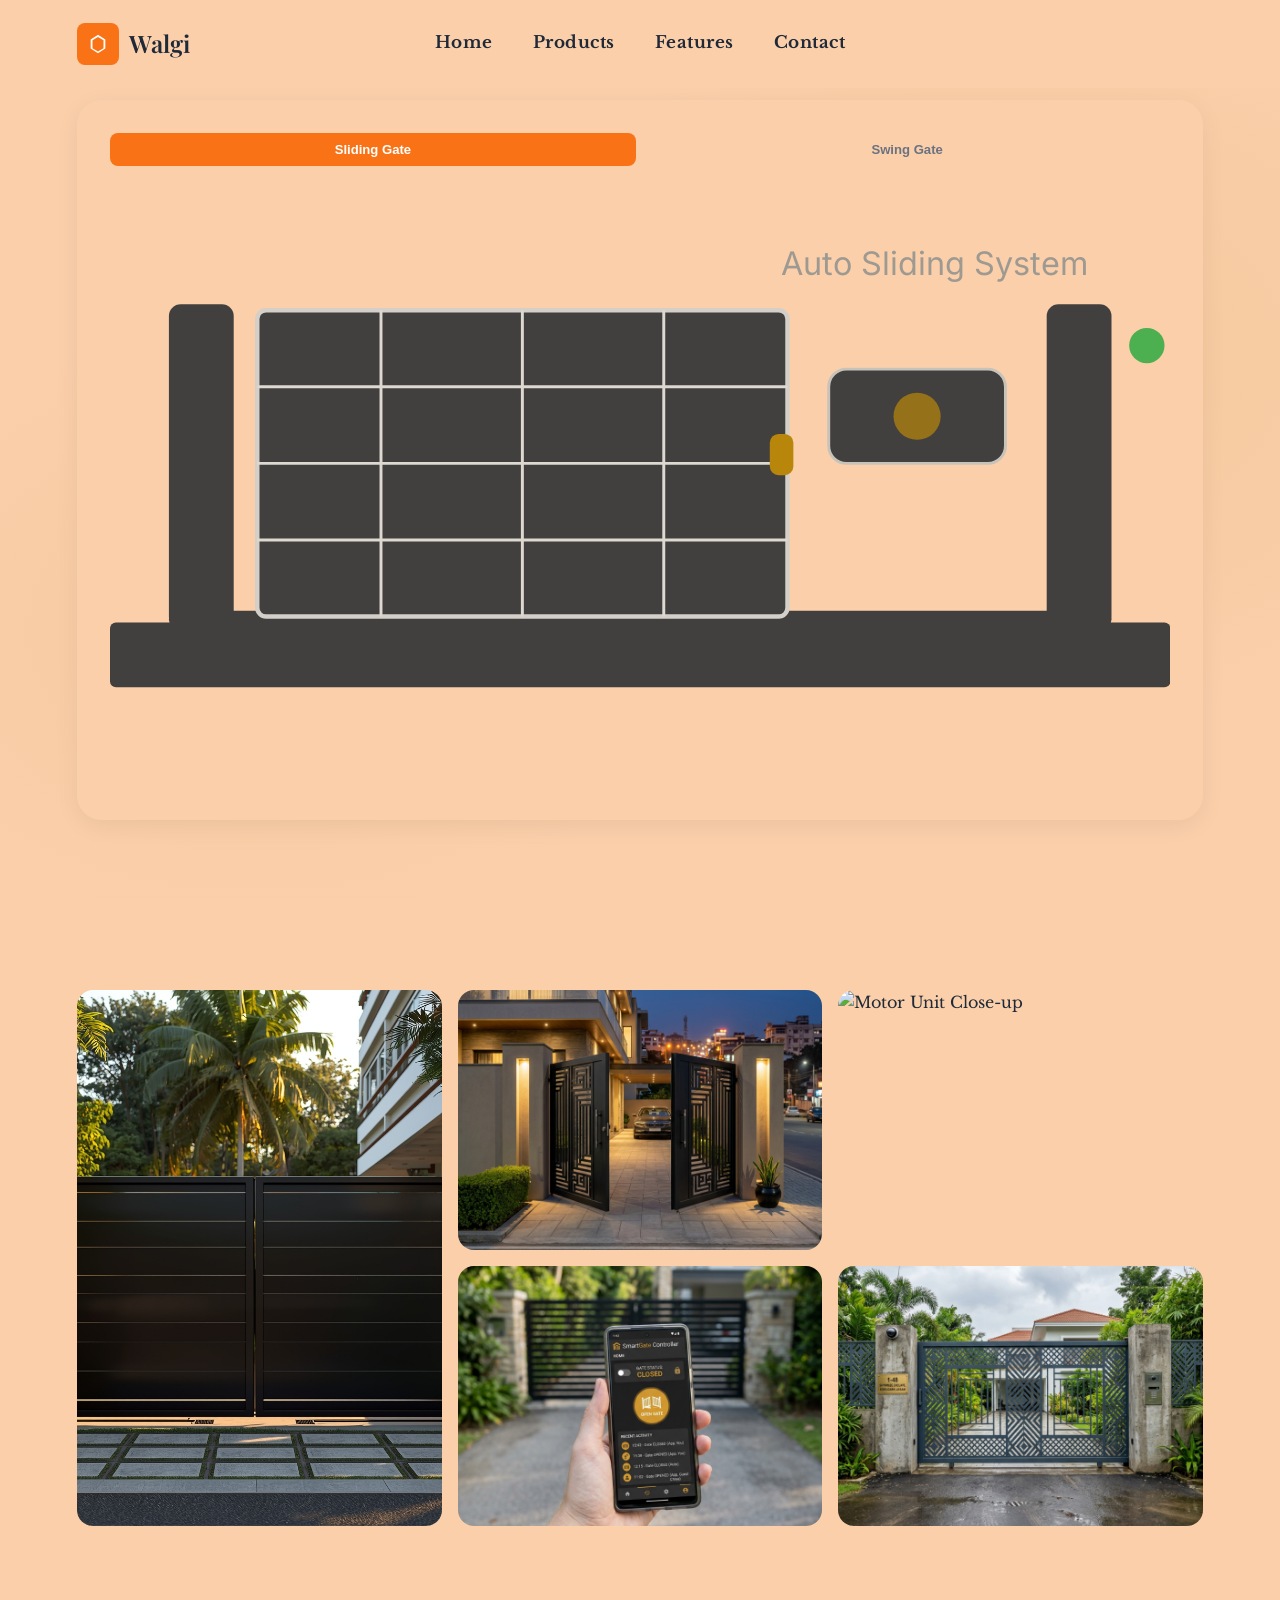
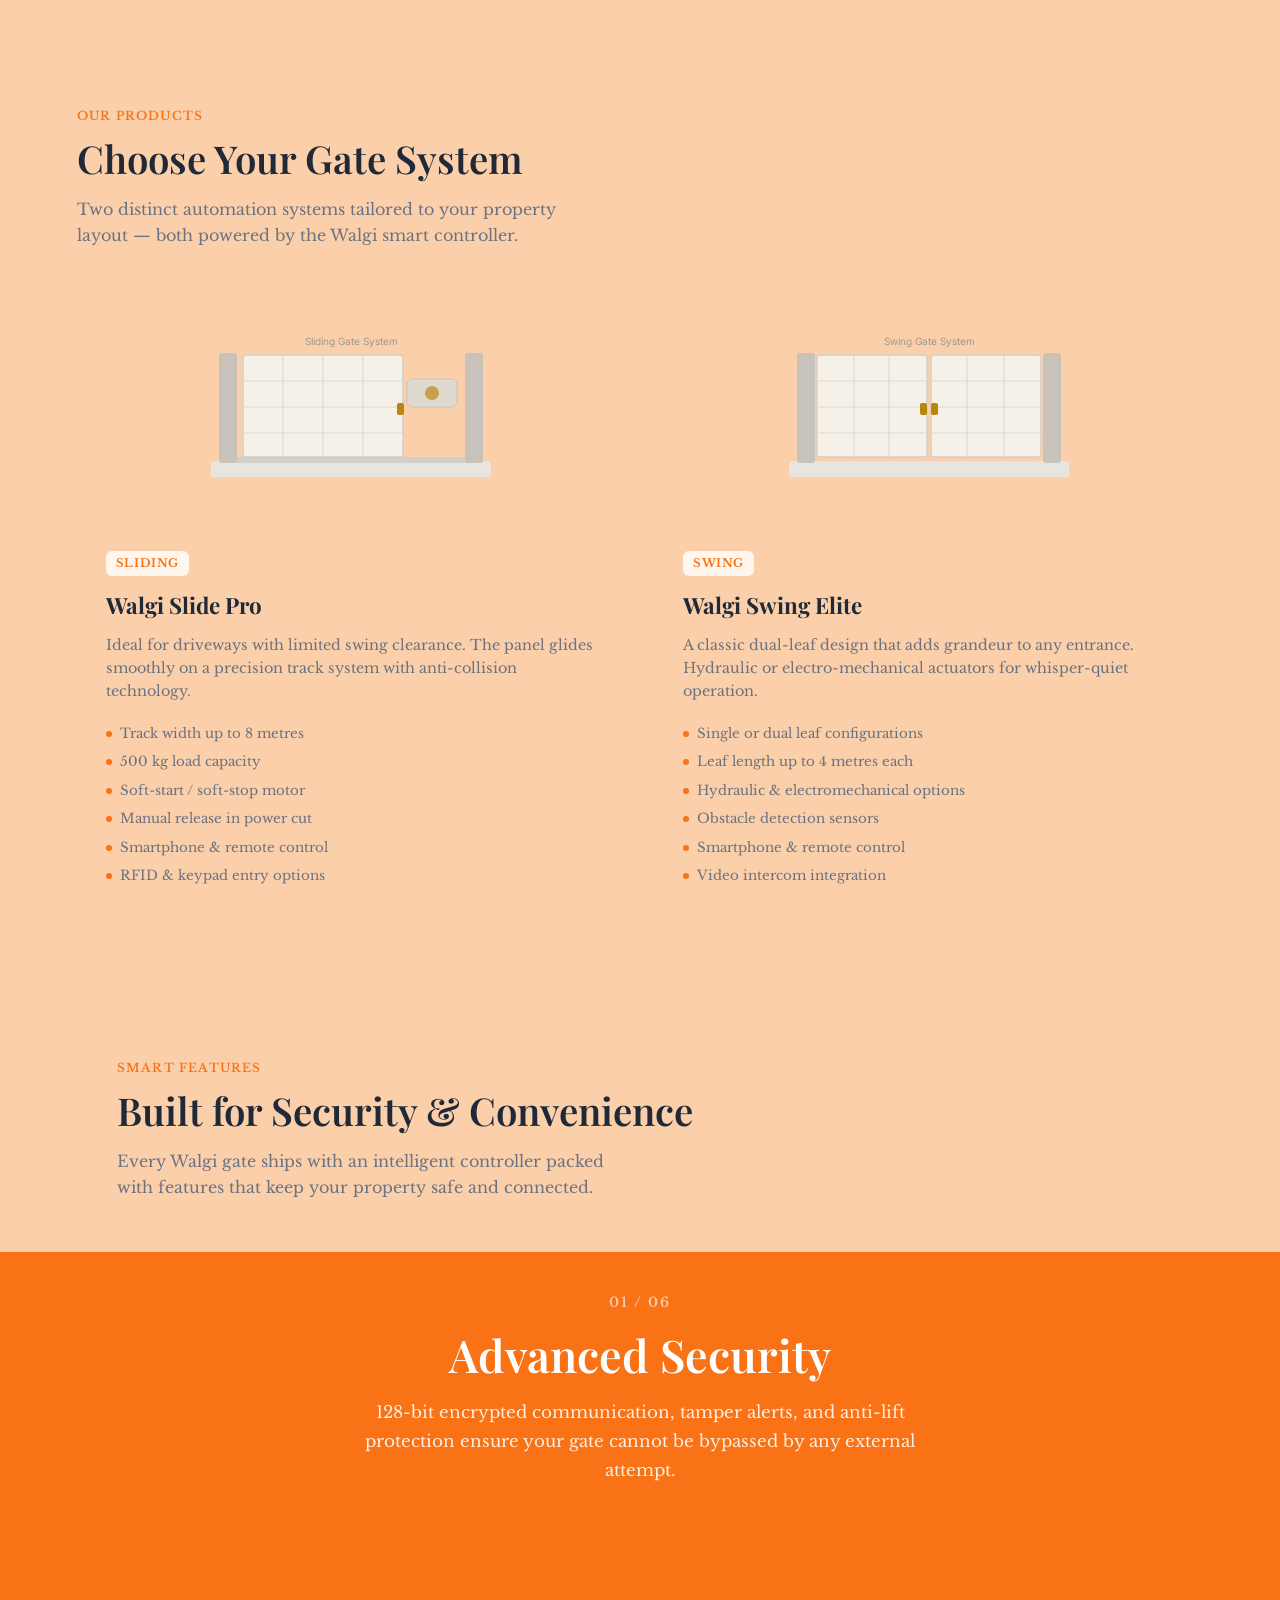
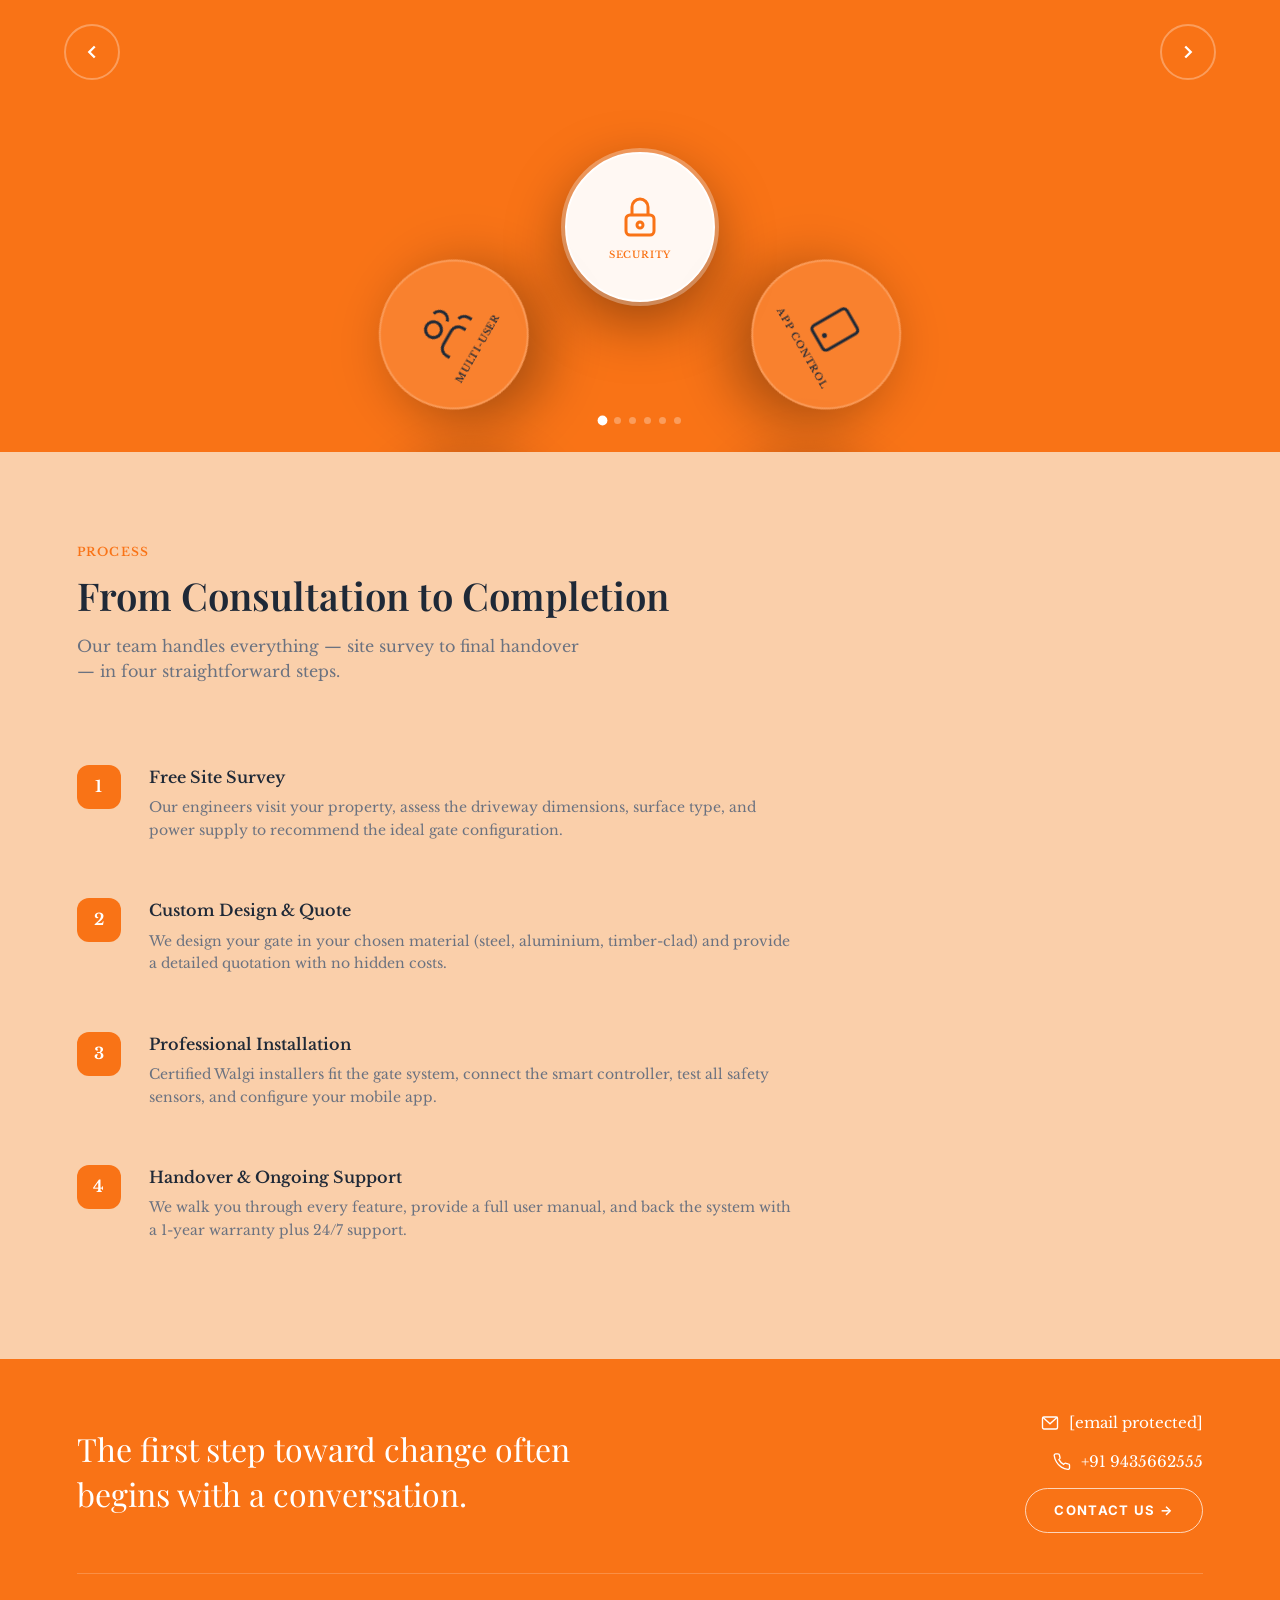
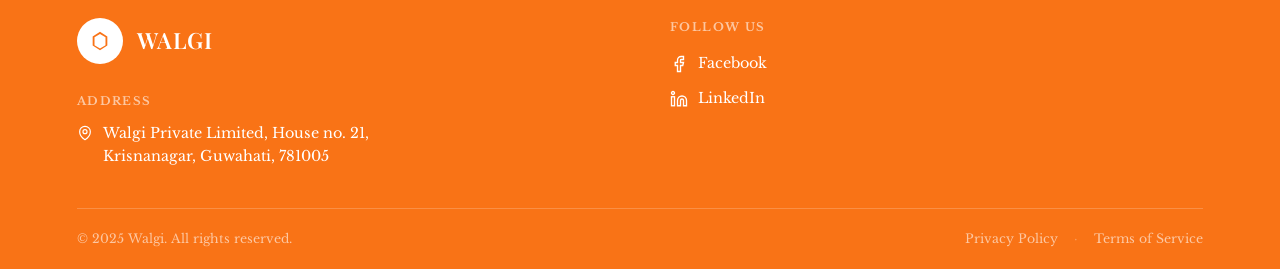
==== commit 638361f7: "mobile carousel uodate" ====
--- a/index.html
+++ b/index.html
@@ -354,10 +354,12 @@
     text-align: center; line-height: 1.3; padding: 0 8px;
   }
   .feat-circle .fc-spoke.fc-active .fc-icon-card {
-    background: color-mix(in srgb, var(--accent) 35%, transparent);
-    border-color: var(--accent-lt);
-    box-shadow: 0 0 0 4px color-mix(in srgb, var(--accent) 20%, transparent), 0 20px 60px rgba(0,0,0,.4);
-  }
+    background: rgba(255,255,255,0.95);
+    border-color: #fff;
+    box-shadow: 0 0 0 4px rgba(255,255,255,0.3), 0 20px 60px rgba(0,0,0,.4);
+  }
+  .feat-circle .fc-spoke.fc-active .fc-icon-card svg { stroke: var(--accent); }
+  .feat-circle .fc-spoke.fc-active .fc-icon-card span { color: var(--accent); }
   .feat-arrow { position: absolute; top: 50%; transform: translateY(-50%); z-index: 10; }
   .feat-arrow.feat-arrow--next { right: 5%; }
   .feat-arrow.feat-arrow--prev { left: 5%; }
@@ -568,13 +570,14 @@
 
     /* ══ FEATURES — MOBILE ONLY ══════════════════════════════════ */
     .feat-slider {
-      height: 430px;
+      height: 350px;
       min-height: unset;
       flex-direction: column;
       align-items: center;
-      background: var(--accent);   /* single solid orange — no split */
+      background: var(--accent);
       overflow: hidden;
-      padding-bottom: 80px;
+      padding-bottom: 60px;
+      position: relative;
     }
     .feat-slider::before, .feat-slider::after { display: none; }
 
@@ -583,24 +586,29 @@
       background: transparent;
       position: relative;
       width: 100%;
-      min-height: 220px;
-      flex: unset;
+      height: 220px;
+      min-height: unset;
+      flex: none;
       order: 1; /* text FIRST (top) */
     }
 
     /* Circle — in-flow at bottom */
     .feat-circle {
       order: 2; /* circle SECOND (bottom) */
-      position: relative;
-      top: auto; left: auto;
+      position: relative !important;
+      top: auto !important;
+      left: auto !important;
+      bottom: auto !important;
       --rotate: 0deg;
-      transform: rotate(var(--rotate));
-      width: 300px; height: 300px;
-      margin: 8px auto 24px;
+      --circle-rotate: 0deg;
+      transform: translateX(0) rotate(var(--rotate)) !important;
+      width: 260px; height: 260px;
+      margin: 0 auto;
       flex-shrink: 0;
       z-index: 5;
-      transition: transform 1.4s cubic-bezier(0.5, 0, 0.1, 1);
+      transition: transform 1.2s cubic-bezier(0.5, 0, 0.1, 1);
       pointer-events: none;
+      display: block !important;
     }
 
     /* Icon cards — counter-rotate so text always stays upright */
@@ -613,7 +621,7 @@
       pointer-events: auto;
       /* negate spoke angle AND circle rotation so label stays upright */
       --card-rotate: calc((var(--i) * -60deg) - var(--circle-rotate, 0deg));
-      transition: transform 1.4s cubic-bezier(0.5, 0, 0.1, 1), background 0.3s, border-color 0.3s, box-shadow 0.3s;
+      transition: transform 1.2s cubic-bezier(0.5, 0, 0.1, 1), background 0.3s, border-color 0.3s, box-shadow 0.3s;
     }
     .feat-circle .fc-spoke .fc-icon-card svg {
       width: 26px; height: 26px;
@@ -627,14 +635,14 @@
       line-height: 1.3;
     }
 
-    /* Active spoke */
+    /* Active spoke — white highlight */
     .feat-circle .fc-spoke.fc-active .fc-icon-card {
-      background: rgba(255,255,255,.95);
-      border-color: #fff;
-      box-shadow: 0 0 0 3px rgba(255,255,255,.3), 0 10px 28px rgba(0,0,0,.25);
-    }
-    .feat-circle .fc-spoke.fc-active .fc-icon-card svg { stroke: var(--accent); }
-    .feat-circle .fc-spoke.fc-active .fc-icon-card span { color: var(--accent); }
+      background: rgba(255,255,255,.95) !important;
+      border-color: #fff !important;
+      box-shadow: 0 0 0 3px rgba(255,255,255,.3), 0 10px 28px rgba(0,0,0,.25) !important;
+    }
+    .feat-circle .fc-spoke.fc-active .fc-icon-card svg { stroke: var(--accent) !important; }
+    .feat-circle .fc-spoke.fc-active .fc-icon-card span { color: var(--accent) !important; }
 
     /* Central hub ring */
     .feat-circle::after {
@@ -677,10 +685,10 @@
       color: var(--accent);
     }
 
-    /* Arrows */
+    /* Arrows — positioned at bottom corners */
     .feat-arrow {
       top: auto;
-      bottom: 16px;
+      bottom: 12px;
       transform: none;
       z-index: 20;
     }
@@ -694,17 +702,17 @@
     }
     .feat-arrow button:hover { border-color: #fff; background: rgba(255,255,255,.2); }
 
-    /* Dots */
+    /* Dots — centred at very bottom */
     .feat-dots {
       position: absolute;
-      bottom: 16px;
+      bottom: 10px;
       left: 50%;
       transform: translateX(-50%);
       display: flex;
       justify-content: center;
-      gap: 8px;
+      gap: 5px;
       background: transparent;
-      width: 100%;
+      width: auto;
       z-index: 10;
     }
     .feat-dot { background: rgba(255,255,255,.35); }
@@ -1269,7 +1277,7 @@
     }
   }
 
-  // ── ROTATING CIRCLE CAROUSEL ──
+  // ── ROTATING CIRCLE CAROUSEL — DESKTOP & MOBILE (separate) ──
   (function() {
     const circle  = document.getElementById('featCircle');
     const spokes  = Array.from(circle.querySelectorAll('.fc-spoke'));
@@ -1279,6 +1287,14 @@
     let active    = 0;
     let rotate    = 0;
 
+    /* ── helpers ── */
+    function isMobile() { return window.innerWidth < 768; }
+
+    function applyRotation() {
+      circle.style.setProperty('--rotate', rotate + 'deg');
+      circle.style.setProperty('--circle-rotate', rotate + 'deg');
+    }
+
     function getTopSpokeIndex() {
       const norm = ((rotate % 360) + 360) % 360;
       return spokes.findIndex(s => {
@@ -1291,32 +1307,6 @@
       spokes.forEach(s => s.classList.remove('fc-active'));
       const top = getTopSpokeIndex();
       if (top !== -1) spokes[top].classList.add('fc-active');
-    }
-
-    updateActiveSpoke();
-
-    spokes.forEach((spoke) => {
-      spoke.querySelector('.fc-icon-card').addEventListener('click', () => {
-        const i = parseInt(spoke.style.getPropertyValue('--i'));
-        if (i !== active) {
-          let diff = (i - active + total) % total;
-          const dir = diff <= total / 2 ? 1 : -1;
-          goTo(i, dir);
-        }
-      });
-    });
-
-    items.forEach((_, i) => {
-      const d = document.createElement('button');
-      d.className = 'feat-dot' + (i === 0 ? ' active' : '');
-      d.setAttribute('aria-label', 'Go to feature ' + (i+1));
-      d.addEventListener('click', () => goTo(i, i > active ? 1 : -1));
-      dotsEl.appendChild(d);
-    });
-
-    function applyRotation() {
-      circle.style.setProperty('--rotate', rotate + 'deg');
-      circle.style.setProperty('--circle-rotate', rotate + 'deg');
     }
 
     function goTo(idx, dir) {
@@ -1330,19 +1320,61 @@
       updateActiveSpoke();
     }
 
-    // Also re-apply on resize
-    window.addEventListener('resize', applyRotation);
-
+    /* ── build dots ── */
+    items.forEach((_, i) => {
+      const d = document.createElement('button');
+      d.className = 'feat-dot' + (i === 0 ? ' active' : '');
+      d.setAttribute('aria-label', 'Go to feature ' + (i + 1));
+      d.addEventListener('click', () => goTo(i, i > active ? 1 : -1));
+      dotsEl.appendChild(d);
+    });
+
+    /* ── initial state ── */
+    updateActiveSpoke();
+    applyRotation();
+
+    /* ── DESKTOP: spoke icon clicks ── */
+    spokes.forEach((spoke) => {
+      spoke.querySelector('.fc-icon-card').addEventListener('click', () => {
+        if (isMobile()) return; // mobile has its own handler below
+        const i = parseInt(spoke.style.getPropertyValue('--i'));
+        if (i !== active) {
+          let diff = (i - active + total) % total;
+          const dir = diff <= total / 2 ? 1 : -1;
+          goTo(i, dir);
+        }
+      });
+    });
+
+    /* ── MOBILE: spoke icon clicks (same logic, no guard needed as spokes are shared) ── */
+    // We use pointer events for all and decide in handler
+    spokes.forEach((spoke) => {
+      spoke.querySelector('.fc-icon-card').addEventListener('click', () => {
+        if (!isMobile()) return;
+        const i = parseInt(spoke.style.getPropertyValue('--i'));
+        if (i !== active) {
+          let diff = (i - active + total) % total;
+          const dir = diff <= total / 2 ? 1 : -1;
+          goTo(i, dir);
+        }
+      });
+    });
+
+    /* ── arrows ── */
     document.getElementById('featPrev').addEventListener('click', () => goTo(active - 1, -1));
     document.getElementById('featNext').addEventListener('click', () => goTo(active + 1, 1));
 
+    /* ── DESKTOP touch / swipe ── */
     let tx = 0;
     const slider = document.querySelector('.feat-slider');
-    slider.addEventListener('touchstart', e => { tx = e.touches[0].clientX; }, {passive:true});
+    slider.addEventListener('touchstart', e => { tx = e.touches[0].clientX; }, { passive: true });
     slider.addEventListener('touchend', e => {
       const dx = e.changedTouches[0].clientX - tx;
       if (Math.abs(dx) > 50) goTo(active + (dx < 0 ? 1 : -1), dx < 0 ? 1 : -1);
-    }, {passive:true});
+    }, { passive: true });
+
+    /* ── MOBILE: re-apply rotation on resize so circle stays correct ── */
+    window.addEventListener('resize', applyRotation);
   })();
 
   function handleSubmit(btn) {
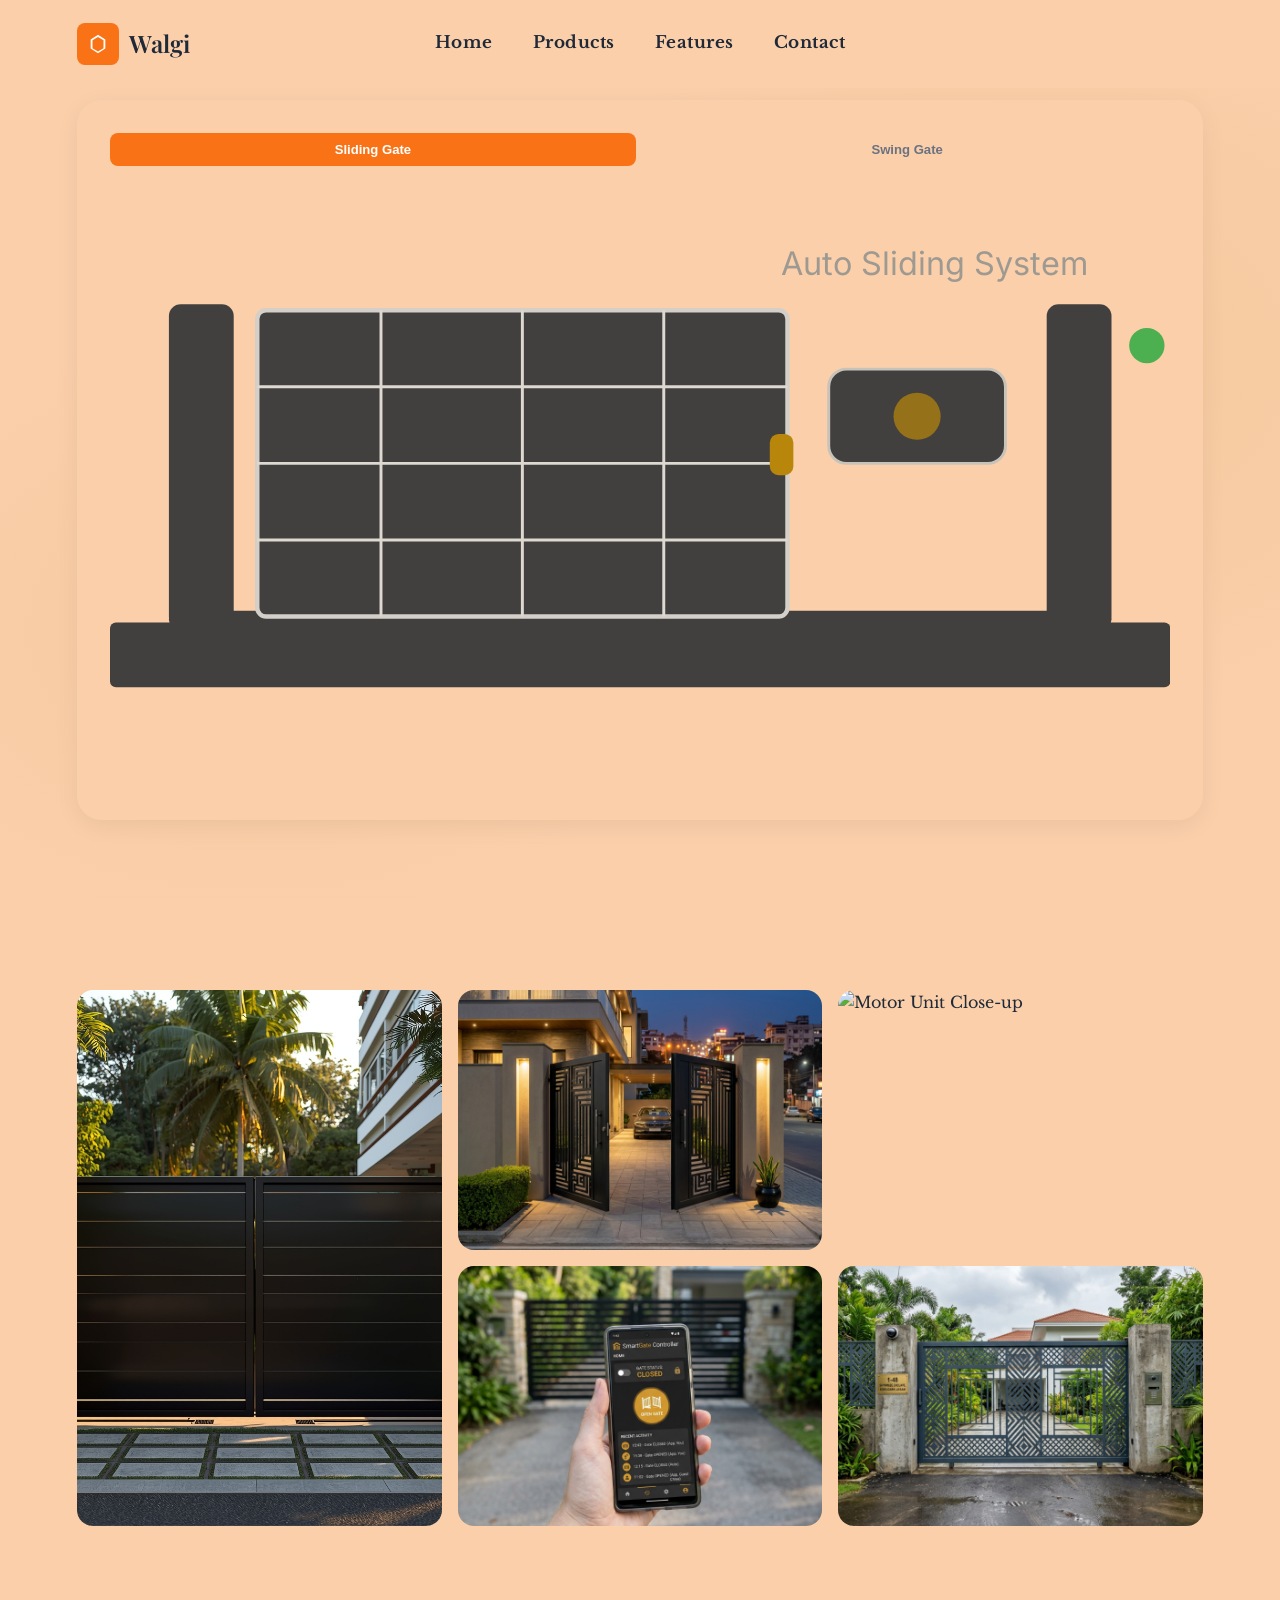
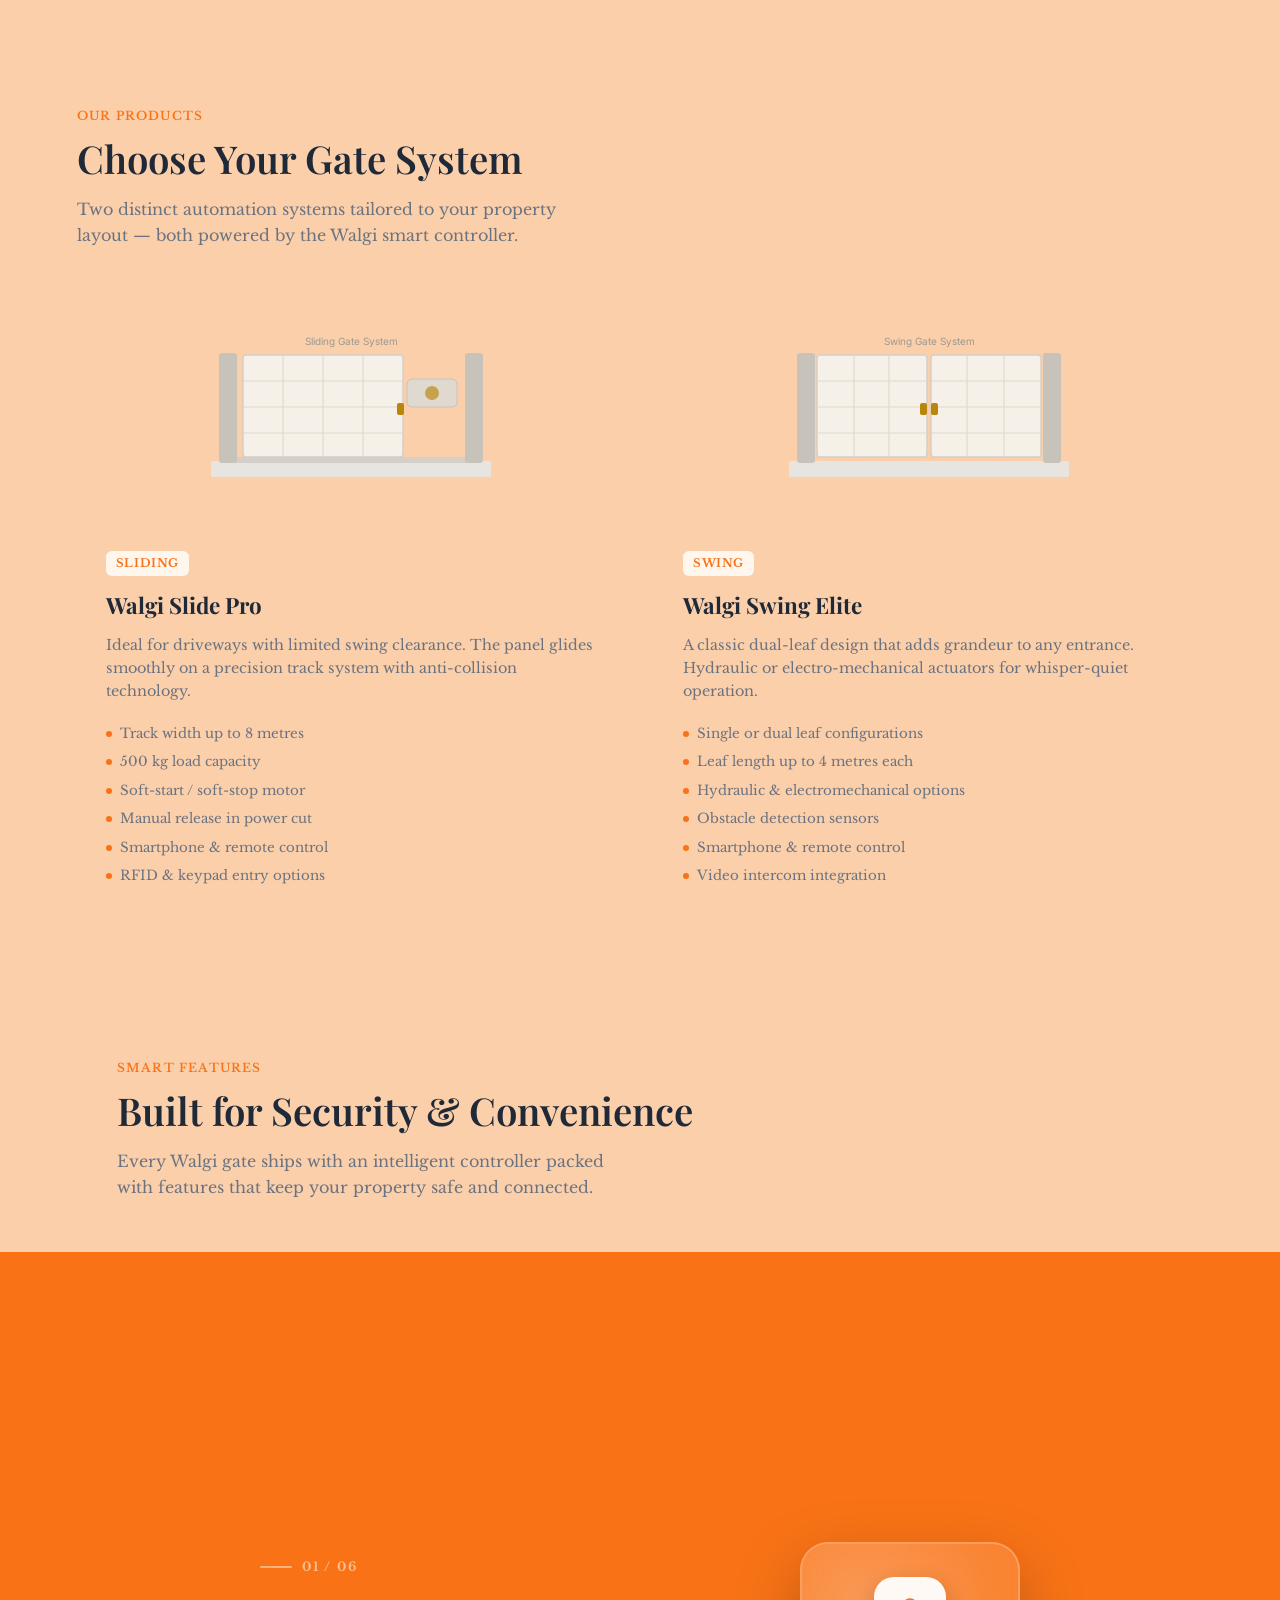
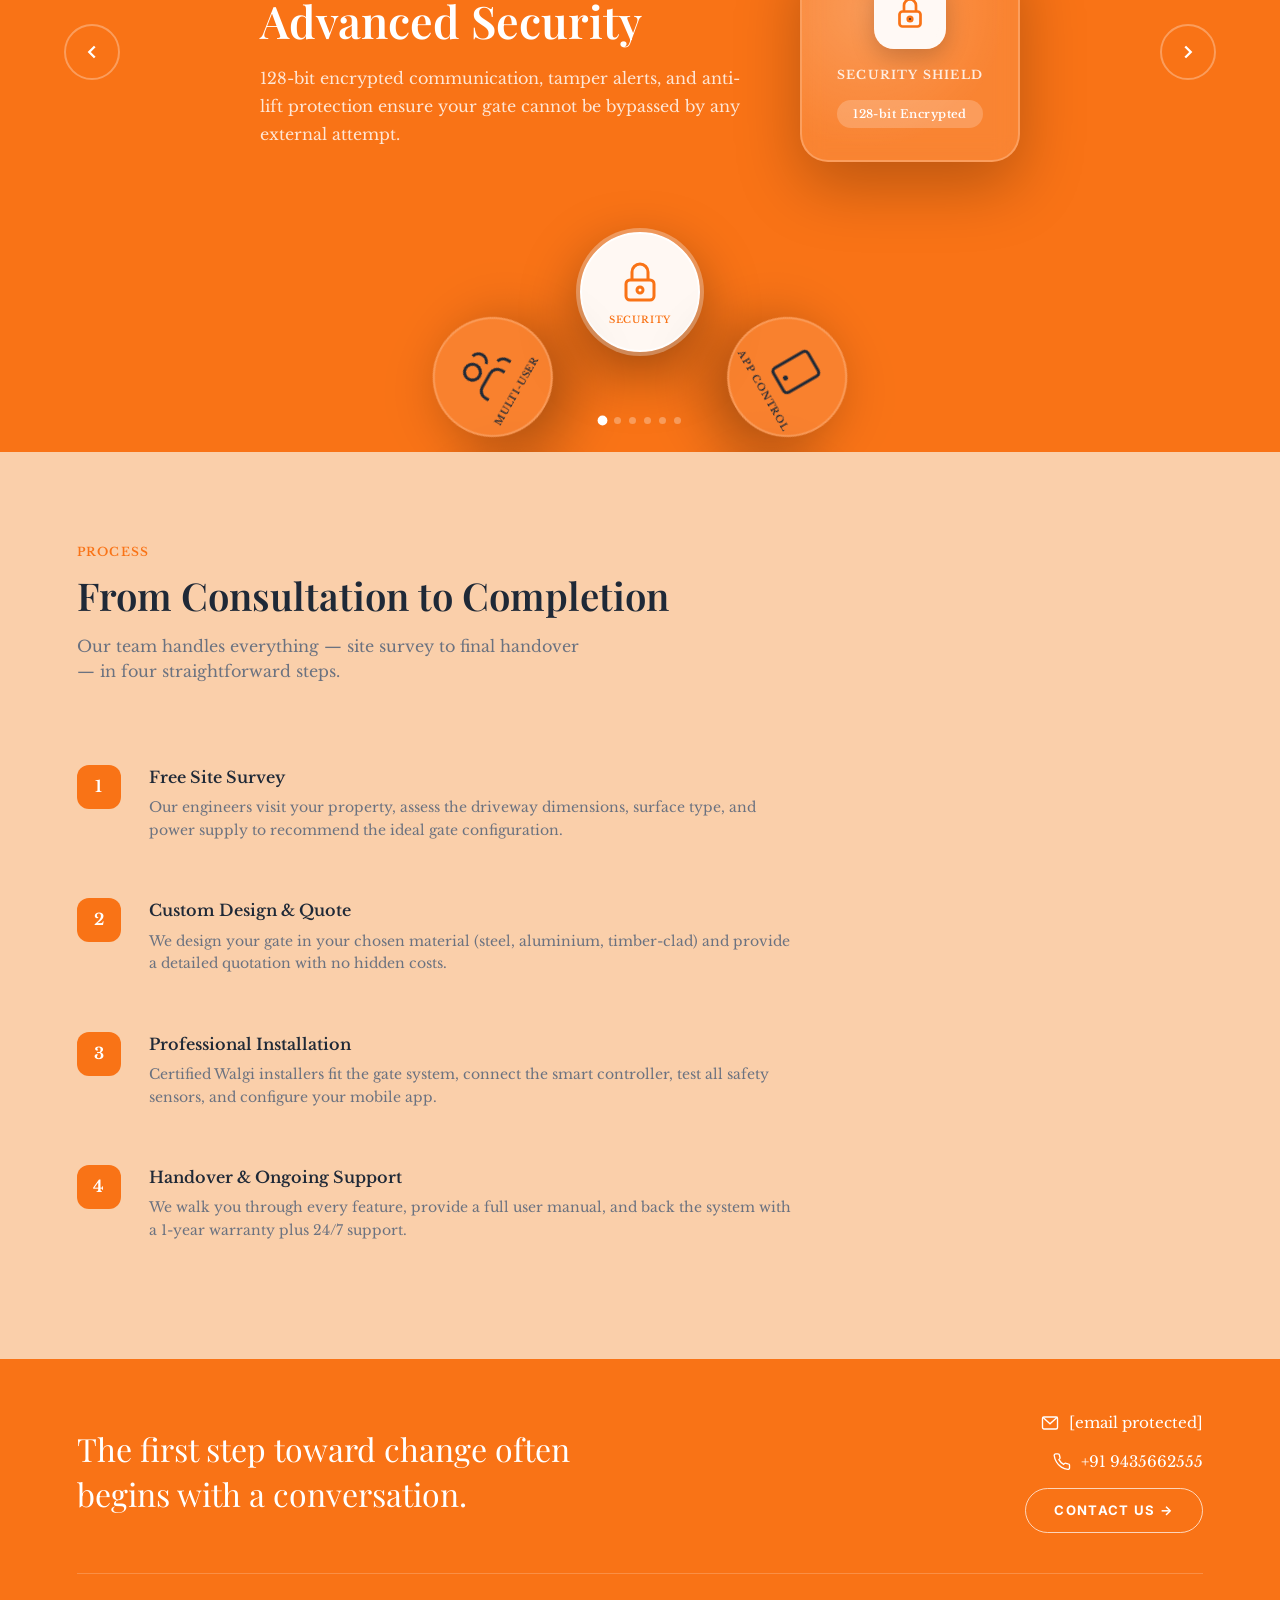
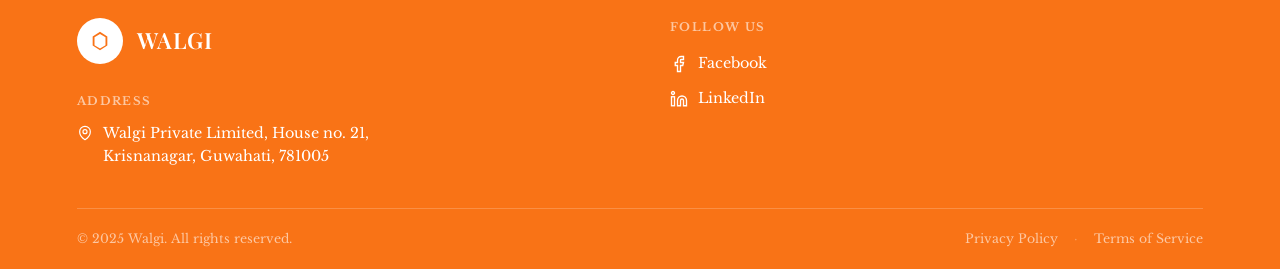
==== commit 3de61607: "carousel update" ====
--- a/index.html
+++ b/index.html
@@ -290,47 +290,166 @@
   }
   .feat-slider::before, .feat-slider::after { display: none; }
   .feat-header { padding: 52px 6vw 0; max-width: 1200px; margin: 0 auto; }
-  .feat-list { width: 100%; height: 100%; position: relative; z-index: 2; }
-  @keyframes featPopOut {
-    0%   { opacity: 0; transform: scale(0.82) translateY(18px); }
-    60%  { opacity: 1; transform: scale(1.04) translateY(-4px); }
-    100% { opacity: 1; transform: scale(1) translateY(0); }
-  }
+  .feat-list { width: 100%; height: 100%; position: relative; z-index: 2; overflow: hidden; }
+  /* ── CAROUSEL TRANSITIONS — left slides from top, right slides from bottom ── */
+  @keyframes contentEnterFromTop {
+    0%   { transform: translateY(-110%); opacity: 0; }
+    100% { transform: translateY(0);     opacity: 1; }
+  }
+  @keyframes contentExitToTop {
+    0%   { transform: translateY(0);     opacity: 1; }
+    100% { transform: translateY(-110%); opacity: 0; }
+  }
+  @keyframes contentEnterFromBottom {
+    0%   { transform: translateY(110%);  opacity: 0; }
+    100% { transform: translateY(0);     opacity: 1; }
+  }
+  @keyframes contentExitToBottom {
+    0%   { transform: translateY(0);     opacity: 1; }
+    100% { transform: translateY(110%);  opacity: 0; }
+  }
+  @keyframes visualEnterFromBottom {
+    0%   { transform: translateY(110%);  opacity: 0; }
+    100% { transform: translateY(0);     opacity: 1; }
+  }
+  @keyframes visualExitToBottom {
+    0%   { transform: translateY(0);     opacity: 1; }
+    100% { transform: translateY(110%);  opacity: 0; }
+  }
+  @keyframes visualEnterFromTop {
+    0%   { transform: translateY(-110%); opacity: 0; }
+    100% { transform: translateY(0);     opacity: 1; }
+  }
+  @keyframes visualExitToTop {
+    0%   { transform: translateY(0);     opacity: 1; }
+    100% { transform: translateY(-110%); opacity: 0; }
+  }
+
   .feat-list .feat-item {
     position: absolute; inset: 0;
-    display: flex; justify-content: center; align-items: flex-start;
-    padding: 40px 8vw 0; opacity: 0; transition: opacity 0.7s ease; pointer-events: none;
+    display: flex; justify-content: center; align-items: center;
+    padding: 0 8vw; opacity: 0; pointer-events: none;
+    gap: 60px;
+  }
+  .feat-list .feat-item.is-exiting {
+    opacity: 1;
+    pointer-events: none;
+    z-index: 1;
   }
   .feat-list .feat-item.active {
-    opacity: 1; pointer-events: auto;
-    animation: featPopOut 0.55s cubic-bezier(0.22, 1, 0.36, 1) both;
-  }
-  .feat-content { width: 560px; text-align: center; color: #fff; }
+    opacity: 1; pointer-events: auto; z-index: 2;
+  }
+
+  /* Left side (feat-content): enters from top, exits to top */
+  .feat-list .feat-item.is-entering .feat-content {
+    animation: contentEnterFromTop 1.4s cubic-bezier(0.16, 1, 0.3, 1) both;
+  }
+  .feat-list .feat-item.is-exiting .feat-content {
+    animation: contentExitToTop 1.4s cubic-bezier(0.16, 1, 0.3, 1) both;
+  }
+  /* dir-prev reverses left side */
+  .feat-list .feat-item.is-entering.dir-prev .feat-content {
+    animation: contentEnterFromBottom 1.4s cubic-bezier(0.16, 1, 0.3, 1) both;
+  }
+  .feat-list .feat-item.is-exiting.dir-prev .feat-content {
+    animation: contentExitToBottom 1.4s cubic-bezier(0.16, 1, 0.3, 1) both;
+  }
+
+  .feat-list .feat-item.is-entering {
+    opacity: 1;
+  }
+  .feat-list .feat-item.is-entering .feat-visual {
+    animation: visualEnterFromBottom 1.4s cubic-bezier(0.16, 1, 0.3, 1) both;
+  }
+  .feat-list .feat-item.is-exiting .feat-visual {
+    animation: visualExitToBottom 1.4s cubic-bezier(0.16, 1, 0.3, 1) both;
+  }
+  /* dir-prev reverses right side */
+  .feat-list .feat-item.is-entering.dir-prev .feat-visual {
+    animation: visualEnterFromTop 1.4s cubic-bezier(0.16, 1, 0.3, 1) both;
+  }
+  .feat-list .feat-item.is-exiting.dir-prev .feat-visual {
+    animation: visualExitToTop 1.4s cubic-bezier(0.16, 1, 0.3, 1) both;
+  }
+
+  /* ── FEAT VISUAL (right-side icon panel) ── */
+  .feat-visual {
+    width: 220px; height: 220px; flex-shrink: 0;
+    border-radius: 28px;
+    background: rgba(255,255,255,0.12);
+    backdrop-filter: blur(12px);
+    border: 2px solid rgba(255,255,255,0.22);
+    display: flex; flex-direction: column;
+    align-items: center; justify-content: center;
+    gap: 16px;
+    box-shadow: 0 24px 64px rgba(0,0,0,0.25);
+    position: relative; overflow: hidden;
+  }
+  .feat-visual::before {
+    content: '';
+    position: absolute; inset: 0;
+    background: radial-gradient(circle at 30% 30%, rgba(255,255,255,0.18) 0%, transparent 65%);
+  }
+  .feat-visual .fv-icon {
+    width: 72px; height: 72px;
+    background: rgba(255,255,255,0.95);
+    border-radius: 20px;
+    display: grid; place-items: center;
+    box-shadow: 0 8px 24px rgba(0,0,0,0.2);
+    position: relative; z-index: 1;
+  }
+  .feat-visual .fv-icon svg {
+    width: 36px; height: 36px;
+    stroke: var(--accent); fill: none; stroke-width: 1.8;
+  }
+  .feat-visual .fv-label {
+    font-size: .75rem; font-weight: 700;
+    letter-spacing: .1em; text-transform: uppercase;
+    color: rgba(255,255,255,0.85);
+    position: relative; z-index: 1;
+    text-align: center; padding: 0 12px;
+  }
+  .feat-visual .fv-tag {
+    background: rgba(255,255,255,0.2);
+    border-radius: 50px; padding: 5px 16px;
+    font-size: .72rem; color: #fff; font-weight: 600;
+    position: relative; z-index: 1;
+    letter-spacing: .04em;
+  }
+
+  .feat-content { width: 480px; text-align: left; color: #fff; }
   .feat-content .feat-num-label {
-    font-size: .85rem; font-weight: 600; letter-spacing: .14em;
-    text-transform: uppercase; color: rgba(255,255,255,.65); margin-bottom: 14px;
+    font-size: .78rem; font-weight: 700; letter-spacing: .16em;
+    text-transform: uppercase; color: rgba(255,255,255,.55); margin-bottom: 18px;
+    display: flex; align-items: center; gap: 10px;
+  }
+  .feat-content .feat-num-label::before {
+    content: '';
+    display: inline-block; width: 32px; height: 2px;
+    background: rgba(255,255,255,.45); border-radius: 2px;
   }
   .feat-content h3 {
     font-family: 'Playfair Display', serif;
     font-size: clamp(2rem, 3.5vw, 3rem); font-weight: 600;
-    color: #fff; margin-bottom: 16px; line-height: 1.2;
-  }
-  .feat-content p { font-size: 1.05rem; color: rgba(255,255,255,.88); line-height: 1.75; font-weight: 300; }
+    color: #fff; margin-bottom: 18px; line-height: 1.15;
+  }
+  .feat-content p { font-size: 1rem; color: rgba(255,255,255,.82); line-height: 1.75; font-weight: 300; }
   .feat-content .feat-btn {
-    margin-top: 24px; display: inline-block;
-    padding: 11px 32px; background: #fff; color: var(--accent);
-    border: none; border-radius: 50px; font-size: .85rem; font-weight: 600;
+    margin-top: 28px; display: inline-block;
+    padding: 12px 34px; background: #fff; color: var(--accent);
+    border: none; border-radius: 50px; font-size: .85rem; font-weight: 700;
     cursor: pointer; transition: opacity .2s, transform .2s;
     font-family: 'Libre Baskerville', serif;
+    letter-spacing: .04em;
   }
   .feat-content .feat-btn:hover { opacity: .85; transform: translateY(-2px); }
   /* DESKTOP: circle anchored half-off bottom edge; JS sets --rotate var */
   .feat-circle {
-    position: absolute; width: 580px; height: 580px;
-    bottom: -280px; left: 50%;
+    position: absolute; width: 460px; height: 460px;
+    bottom: -240px; left: 50%;
     --rotate: 0deg;
     transform: translateX(-50%) rotate(var(--rotate));
-    transition: transform 1.4s cubic-bezier(0.5, 0, 0.1, 1);
+    transition: transform 1.6s cubic-bezier(0.4, 0, 0.2, 1);
     z-index: 5; pointer-events: none;
   }
   .feat-circle .fc-spoke .fc-icon-card { pointer-events: auto; cursor: pointer; }
@@ -341,7 +460,7 @@
   .feat-circle .fc-spoke .fc-icon-card {
     position: absolute; top: 0; left: 50%;
     transform: translateX(-50%) rotate(var(--card-rotate, 0deg));
-    width: 150px; height: 150px; border-radius: 50%;
+    width: 120px; height: 120px; border-radius: 50%;
     background: rgba(255,255,255,.1); backdrop-filter: blur(6px);
     border: 2px solid rgba(255,255,255,.2);
     display: flex; flex-direction: column; align-items: center; justify-content: center;
@@ -532,7 +651,7 @@
     .footer-cta-right { align-items: flex-start; }
     .footer-mid { grid-template-columns: 1fr; gap: 32px; }
     .feat-slider { height: 520px; }
-    .feat-circle { width: 440px; height: 440px; }
+    .feat-circle { width: 340px; height: 340px; }
     .feat-circle .fc-spoke .fc-icon-card { width: 110px; height: 110px; }
     .feat-circle .fc-spoke .fc-icon-card svg { width: 38px; height: 38px; }
     .feat-content { width: 260px; }
@@ -570,72 +689,59 @@
 
     /* ══ FEATURES — MOBILE ONLY ══════════════════════════════════ */
     .feat-slider {
-      height: 350px;
+      height: 420px;
       min-height: unset;
       flex-direction: column;
       align-items: center;
       background: var(--accent);
       overflow: hidden;
-      padding-bottom: 60px;
       position: relative;
     }
     .feat-slider::before, .feat-slider::after { display: none; }
 
-    /* Content panel — also orange */
     .feat-list {
       background: transparent;
-      position: relative;
-      width: 100%;
-      height: 220px;
-      min-height: unset;
-      flex: none;
-      order: 1; /* text FIRST (top) */
-    }
-
-    /* Circle — in-flow at bottom */
+      position: absolute;
+      top: 0; left: 0; right: 0;
+      height: 340px;
+    }
+
+    /* Restore circle on mobile — in-flow at bottom */
     .feat-circle {
-      order: 2; /* circle SECOND (bottom) */
-      position: relative !important;
+      display: block !important;
+      position: absolute !important;
+      bottom: -125px !important;
+      left: 50% !important;
       top: auto !important;
-      left: auto !important;
-      bottom: auto !important;
-      --rotate: 0deg;
-      --circle-rotate: 0deg;
-      transform: translateX(0) rotate(var(--rotate)) !important;
-      width: 260px; height: 260px;
-      margin: 0 auto;
-      flex-shrink: 0;
+      width: 240px !important; height: 240px !important;
+      transform: translateX(-50%) rotate(var(--rotate)) !important;
+      transition: transform 1.6s cubic-bezier(0.4, 0, 0.2, 1);
       z-index: 5;
-      transition: transform 1.2s cubic-bezier(0.5, 0, 0.1, 1);
       pointer-events: none;
-      display: block !important;
-    }
-
-    /* Icon cards — counter-rotate so text always stays upright */
+    }
+
+    /* Icon cards */
     .feat-circle .fc-spoke .fc-icon-card {
-      width: 80px; height: 80px;
+      width: 72px !important; height: 72px !important;
       background: rgba(255,255,255,.18);
       backdrop-filter: blur(6px);
       border: 2px solid rgba(255,255,255,.45);
       box-shadow: 0 6px 20px rgba(0,0,0,.2);
       pointer-events: auto;
-      /* negate spoke angle AND circle rotation so label stays upright */
       --card-rotate: calc((var(--i) * -60deg) - var(--circle-rotate, 0deg));
       transition: transform 1.2s cubic-bezier(0.5, 0, 0.1, 1), background 0.3s, border-color 0.3s, box-shadow 0.3s;
     }
     .feat-circle .fc-spoke .fc-icon-card svg {
-      width: 26px; height: 26px;
+      width: 24px !important; height: 24px !important;
       stroke: #fff; fill: none;
     }
     .feat-circle .fc-spoke .fc-icon-card span {
-      font-size: .48rem;
+      font-size: .44rem;
       letter-spacing: .06em;
       color: #fff;
       text-align: center;
       line-height: 1.3;
     }
-
-    /* Active spoke — white highlight */
     .feat-circle .fc-spoke.fc-active .fc-icon-card {
       background: rgba(255,255,255,.95) !important;
       border-color: #fff !important;
@@ -643,64 +749,107 @@
     }
     .feat-circle .fc-spoke.fc-active .fc-icon-card svg { stroke: var(--accent) !important; }
     .feat-circle .fc-spoke.fc-active .fc-icon-card span { color: var(--accent) !important; }
-
-    /* Central hub ring */
-    .feat-circle::after {
-      display: none;
-    }
-
-    /* Feature text — white on orange */
+    .feat-circle::after { display: none; }
+
+    /* Feature items — side by side like desktop */
     .feat-list .feat-item {
       position: absolute; inset: 0;
       display: flex;
+      flex-direction: row;
       justify-content: center;
-      align-items: flex-start;
-      padding: 32px 8vw 0;
-    }
+      align-items: center;
+      padding: 20px 16px 16px;
+      gap: 14px;
+      overflow: visible;
+    }
+
+    /* Show the visual panel on mobile, styled nicely */
+    .feat-visual {
+      display: flex !important;
+      width: 120px !important;
+      height: 120px !important;
+      min-width: 120px !important;
+      max-width: 120px !important;
+      flex-shrink: 0 !important;
+      border-radius: 20px !important;
+      gap: 8px !important;
+      background: rgba(255,255,255,0.18) !important;
+      border: 2px solid rgba(255,255,255,0.4) !important;
+      box-shadow: 0 8px 24px rgba(0,0,0,0.15) !important;
+      backdrop-filter: blur(14px) !important;
+      overflow: hidden !important;
+    }
+    .feat-visual .fv-icon {
+      width: 46px !important; height: 46px !important;
+      border-radius: 12px !important;
+      background: rgba(255,255,255,0.95) !important;
+    }
+    .feat-visual .fv-icon svg { width: 22px !important; height: 22px !important; }
+    .feat-visual .fv-label { font-size: .58rem !important; padding: 0 6px !important; color: rgba(255,255,255,0.95) !important; letter-spacing: .08em !important; }
+    .feat-visual .fv-tag {
+      font-size: .55rem !important; padding: 3px 8px !important;
+      background: rgba(255,255,255,0.22) !important;
+      border-radius: 50px !important;
+      color: #fff !important;
+    }
+
     .feat-content {
-      width: 100%;
-      text-align: center;
+      flex: 1;
+      min-width: 0;
+      text-align: left;
     }
     .feat-content .feat-num-label {
-      font-size: .78rem;
-      letter-spacing: .12em;
+      font-size: .68rem;
+      letter-spacing: .1em;
       color: rgba(255,255,255,.65);
+      margin-bottom: 6px;
+      justify-content: flex-start;
+    }
+    .feat-content .feat-num-label::before { display: inline-block; width: 20px; }
+    .feat-content h3 {
+      font-size: 1.2rem;
+      color: #fff;
       margin-bottom: 8px;
-    }
-    .feat-content h3 {
-      font-size: 1.55rem;
-      color: #fff;
-      margin-bottom: 10px;
+      line-height: 1.2;
     }
     .feat-content p {
-      font-size: .95rem;
+      font-size: .8rem;
       color: rgba(255,255,255,.82);
-      line-height: 1.65;
+      line-height: 1.55;
     }
     .feat-content .feat-btn {
-      margin-top: 18px;
-      padding: 10px 28px;
-      font-size: .82rem;
+      margin-top: 12px;
+      padding: 8px 20px;
+      font-size: .76rem;
       background: #fff;
       color: var(--accent);
     }
 
-    /* Arrows — positioned at bottom corners */
+    /* Arrows — positioned at bottom corners, above circle */
     .feat-arrow {
       top: auto;
-      bottom: 12px;
+      bottom: 10px;
       transform: none;
-      z-index: 20;
-    }
-    .feat-arrow.feat-arrow--next { right: 4%; }
-    .feat-arrow.feat-arrow--prev { left: 4%; }
+      z-index: 30;
+    }
+    .feat-arrow.feat-arrow--next { right: 3%; }
+    .feat-arrow.feat-arrow--prev { left: 3%; }
     .feat-arrow button {
-      width: 44px; height: 44px;
-      border-color: rgba(255,255,255,.4);
-      color: #fff;
-      background: rgba(255,255,255,.1);
-    }
-    .feat-arrow button:hover { border-color: #fff; background: rgba(255,255,255,.2); }
+      width: 40px !important; height: 40px !important;
+      border: 2px solid rgba(255,255,255,0.6) !important;
+      color: #fff !important;
+      background: rgba(255,255,255,0.15) !important;
+      border-radius: 50% !important;
+      display: grid !important;
+      place-items: center !important;
+      cursor: pointer !important;
+      transition: background .2s, border-color .2s !important;
+    }
+    .feat-arrow button:hover {
+      background: rgba(255,255,255,0.28) !important;
+      border-color: #fff !important;
+    }
+    .feat-arrow button svg { width: 18px !important; height: 18px !important; stroke: #fff !important; fill: none !important; stroke-width: 2.5 !important; }
 
     /* Dots — centred at very bottom */
     .feat-dots {
@@ -858,7 +1007,6 @@
             <rect x="20" y="30" width="22" height="110" fill="#42403e" rx="4"/>
             <!-- Right post -->
             <rect x="318" y="30" width="22" height="110" fill="#42403e" rx="4"/>
-
             <!-- Motor unit -->
             <rect x="244" y="52" width="60" height="32" fill="#42403e" stroke="#C8C3BA" stroke-width="1" rx="6"/>
             <circle cx="274" cy="68" r="8" fill="#B8860B" opacity=".7"/>
@@ -1043,6 +1191,13 @@
           <h3>Advanced Security</h3>
           <p>128-bit encrypted communication, tamper alerts, and anti-lift protection ensure your gate cannot be bypassed by any external attempt.</p>
         </div>
+        <div class="feat-visual">
+          <div class="fv-icon">
+            <svg viewBox="0 0 24 24"><rect x="5" y="11" width="14" height="10" rx="2"/><path d="M8 11V7a4 4 0 0 1 8 0v4"/><circle cx="12" cy="16" r="1.5" fill="currentColor"/></svg>
+          </div>
+          <div class="fv-label">Security Shield</div>
+          <div class="fv-tag">128-bit Encrypted</div>
+        </div>
       </div>
       <div class="feat-item">
         <div class="feat-content">
@@ -1050,12 +1205,26 @@
           <h3>Mobile App Control</h3>
           <p>Open, close, and monitor your gate from anywhere in the world via the Walgi app — available on iOS and Android with instant notifications.</p>
         </div>
+        <div class="feat-visual">
+          <div class="fv-icon">
+            <svg viewBox="0 0 24 24"><rect x="5" y="2" width="14" height="20" rx="2"/><line x1="12" y1="18" x2="12.01" y2="18" stroke-linecap="round" stroke-width="2.5"/></svg>
+          </div>
+          <div class="fv-label">Remote Control</div>
+          <div class="fv-tag">iOS &amp; Android</div>
+        </div>
       </div>
       <div class="feat-item">
         <div class="feat-content">
           <div class="feat-num-label">03 / 06</div>
-          <h3>GPS Auto-Open</h3>
-          <p>Geo-fencing technology detects when your phone approaches — the gate opens automatically and silently the moment you arrive home.</p>
+          <h3>RFID Access</h3>
+          <p>Contactless RFID card and fob entry lets authorised users open the gate instantly — no phone, no PIN, just a tap on the reader.</p>
+        </div>
+        <div class="feat-visual">
+          <div class="fv-icon">
+            <svg viewBox="0 0 24 24"><rect x="2" y="5" width="20" height="14" rx="2"/><path d="M16 9a3 3 0 0 1 0 6"/><path d="M19.5 7.5a7 7 0 0 1 0 9"/><line x1="2" y1="10" x2="7" y2="10"/><line x1="2" y1="14" x2="7" y2="14"/></svg>
+          </div>
+          <div class="fv-label">RFID Reader</div>
+          <div class="fv-tag">Contactless Entry</div>
         </div>
       </div>
       <div class="feat-item">
@@ -1064,12 +1233,26 @@
           <h3>Solar Ready</h3>
           <p>Optional solar panel integration keeps your gate powered even during extended outages — complete zero grid dependency for uninterrupted access.</p>
         </div>
+        <div class="feat-visual">
+          <div class="fv-icon">
+            <svg viewBox="0 0 24 24"><circle cx="12" cy="12" r="3"/><path d="M12 1v4M12 19v4M4.22 4.22l2.83 2.83M16.95 16.95l2.83 2.83M1 12h4M19 12h4M4.22 19.78l2.83-2.83M16.95 7.05l2.83-2.83"/></svg>
+          </div>
+          <div class="fv-label">Solar Power</div>
+          <div class="fv-tag">Zero Grid Dependency</div>
+        </div>
       </div>
       <div class="feat-item">
         <div class="feat-content">
           <div class="feat-num-label">05 / 06</div>
           <h3>Activity Log</h3>
           <p>Full timestamped history of every open and close event — accessible via the app or web dashboard at any time, from anywhere.</p>
+        </div>
+        <div class="feat-visual">
+          <div class="fv-icon">
+            <svg viewBox="0 0 24 24"><path d="M22 12h-4l-3 9L9 3l-3 9H2"/></svg>
+          </div>
+          <div class="fv-label">Event History</div>
+          <div class="fv-tag">Real-time Dashboard</div>
         </div>
       </div>
       <div class="feat-item">
@@ -1079,6 +1262,13 @@
           <p>Grant time-limited or permanent access to family, staff, or visitors — each with their own individual PIN codes or unique app credentials.</p>
           <button class="feat-btn">Learn More</button>
         </div>
+        <div class="feat-visual">
+          <div class="fv-icon">
+            <svg viewBox="0 0 24 24"><path d="M17 21v-2a4 4 0 0 0-4-4H5a4 4 0 0 0-4 4v2"/><circle cx="9" cy="7" r="4"/><path d="M23 21v-2a4 4 0 0 0-3-3.87"/><path d="M16 3.13a4 4 0 0 1 0 7.75"/></svg>
+          </div>
+          <div class="fv-label">User Profiles</div>
+          <div class="fv-tag">Unlimited Members</div>
+        </div>
       </div>
     </div>
 
@@ -1098,8 +1288,8 @@
       </div>
       <div class="fc-spoke" style="--i:2">
         <div class="fc-icon-card">
-          <svg viewBox="0 0 24 24"><path d="M12 22s-8-4.5-8-11.8A8 8 0 0 1 12 2a8 8 0 0 1 8 8.2c0 7.3-8 11.8-8 11.8z"/><circle cx="12" cy="10" r="3"/></svg>
-          <span>GPS Auto-Open</span>
+          <svg viewBox="0 0 24 24"><rect x="2" y="5" width="20" height="14" rx="2"/><path d="M16 9a3 3 0 0 1 0 6"/><path d="M19.5 7.5a7 7 0 0 1 0 9"/><line x1="2" y1="10" x2="7" y2="10"/><line x1="2" y1="14" x2="7" y2="14"/></svg>
+          <span>RFID Access</span>
         </div>
       </div>
       <div class="fc-spoke" style="--i:3">
@@ -1309,15 +1499,43 @@
       if (top !== -1) spokes[top].classList.add('fc-active');
     }
 
+    let isAnimating = false;
+
     function goTo(idx, dir) {
-      items[active].classList.remove('active');
+      if (isAnimating) return;
+      isAnimating = true;
+
+      const outgoing = items[active];
       dotsEl.children[active].classList.remove('active');
+
+      // Mark direction on outgoing for exit animation
+      if (dir === -1) outgoing.classList.add('dir-prev');
+      else outgoing.classList.remove('dir-prev');
+
+      // Start exit animation
+      outgoing.classList.add('is-exiting');
+      outgoing.classList.remove('active');
+
+      // Advance state
       active = (idx + total) % total;
       rotate += dir * -60;
       applyRotation();
-      items[active].classList.add('active');
-      dotsEl.children[active].classList.add('active');
-      updateActiveSpoke();
+
+      const incoming = items[active];
+      if (dir === -1) incoming.classList.add('dir-prev');
+      else incoming.classList.remove('dir-prev');
+
+      requestAnimationFrame(() => {
+        incoming.classList.add('active', 'is-entering');
+        dotsEl.children[active].classList.add('active');
+        updateActiveSpoke();
+      });
+
+      setTimeout(() => {
+        outgoing.classList.remove('is-exiting', 'dir-prev');
+        incoming.classList.remove('is-entering');
+        isAnimating = false;
+      }, 1400);
     }
 
     /* ── build dots ── */
@@ -1325,7 +1543,7 @@
       const d = document.createElement('button');
       d.className = 'feat-dot' + (i === 0 ? ' active' : '');
       d.setAttribute('aria-label', 'Go to feature ' + (i + 1));
-      d.addEventListener('click', () => goTo(i, i > active ? 1 : -1));
+      d.addEventListener('click', () => { const cur = active; goTo(i, i > cur ? 1 : -1); });
       dotsEl.appendChild(d);
     });
 
@@ -1364,13 +1582,73 @@
     document.getElementById('featPrev').addEventListener('click', () => goTo(active - 1, -1));
     document.getElementById('featNext').addEventListener('click', () => goTo(active + 1, 1));
 
-    /* ── DESKTOP touch / swipe ── */
-    let tx = 0;
+    /* ── SWIPE: vertical finger-tracking drag with snap on release ── */
+    let touchStartX = 0;
+    let touchStartY = 0;
+    let isDragging = false;
+    let dragLocked = false;
     const slider = document.querySelector('.feat-slider');
-    slider.addEventListener('touchstart', e => { tx = e.touches[0].clientX; }, { passive: true });
+    const DRAG_THRESHOLD = 6;
+    const SNAP_THRESHOLD = 80;
+    const MAX_DRAG = 160;
+
+    function setDragOffset(offset) {
+      const clamped = Math.sign(offset) * Math.min(Math.abs(offset), MAX_DRAG);
+      items[active].style.transform = `translateY(${clamped}px)`;
+      const neighbourIdx = offset < 0
+        ? (active + 1) % total
+        : (active - 1 + total) % total;
+      const neighbourOffset = offset < 0
+        ? clamped + items[active].offsetHeight
+        : clamped - items[active].offsetHeight;
+      items[neighbourIdx].style.opacity = '1';
+      items[neighbourIdx].style.transform = `translateY(${neighbourOffset}px)`;
+    }
+
+    function resetDragStyles() {
+      items.forEach(el => {
+        el.style.transform = '';
+        el.style.opacity  = '';
+      });
+    }
+
+    slider.addEventListener('touchstart', e => {
+      if (isAnimating) return;
+      touchStartX = e.touches[0].clientX;
+      touchStartY = e.touches[0].clientY;
+      isDragging  = false;
+      dragLocked  = false;
+    }, { passive: true });
+
+    slider.addEventListener('touchmove', e => {
+      if (isAnimating) return;
+      const dx = e.touches[0].clientX - touchStartX;
+      const dy = e.touches[0].clientY - touchStartY;
+
+      if (!dragLocked) {
+        if (Math.abs(dx) < DRAG_THRESHOLD && Math.abs(dy) < DRAG_THRESHOLD) return;
+        if (Math.abs(dx) > Math.abs(dy)) { isDragging = false; return; } /* horizontal scroll */
+        dragLocked = true;
+        isDragging = true;
+      }
+
+      if (!isDragging) return;
+      e.preventDefault();
+      setDragOffset(dy);
+    }, { passive: false });
+
     slider.addEventListener('touchend', e => {
-      const dx = e.changedTouches[0].clientX - tx;
-      if (Math.abs(dx) > 50) goTo(active + (dx < 0 ? 1 : -1), dx < 0 ? 1 : -1);
+      if (!isDragging) return;
+      isDragging = false;
+      dragLocked = false;
+
+      const dy = e.changedTouches[0].clientY - touchStartY;
+      resetDragStyles();
+
+      if (Math.abs(dy) >= SNAP_THRESHOLD) {
+        const dir = dy < 0 ? 1 : -1;
+        goTo(active + dir, dir);
+      }
     }, { passive: true });
 
     /* ── MOBILE: re-apply rotation on resize so circle stays correct ── */
